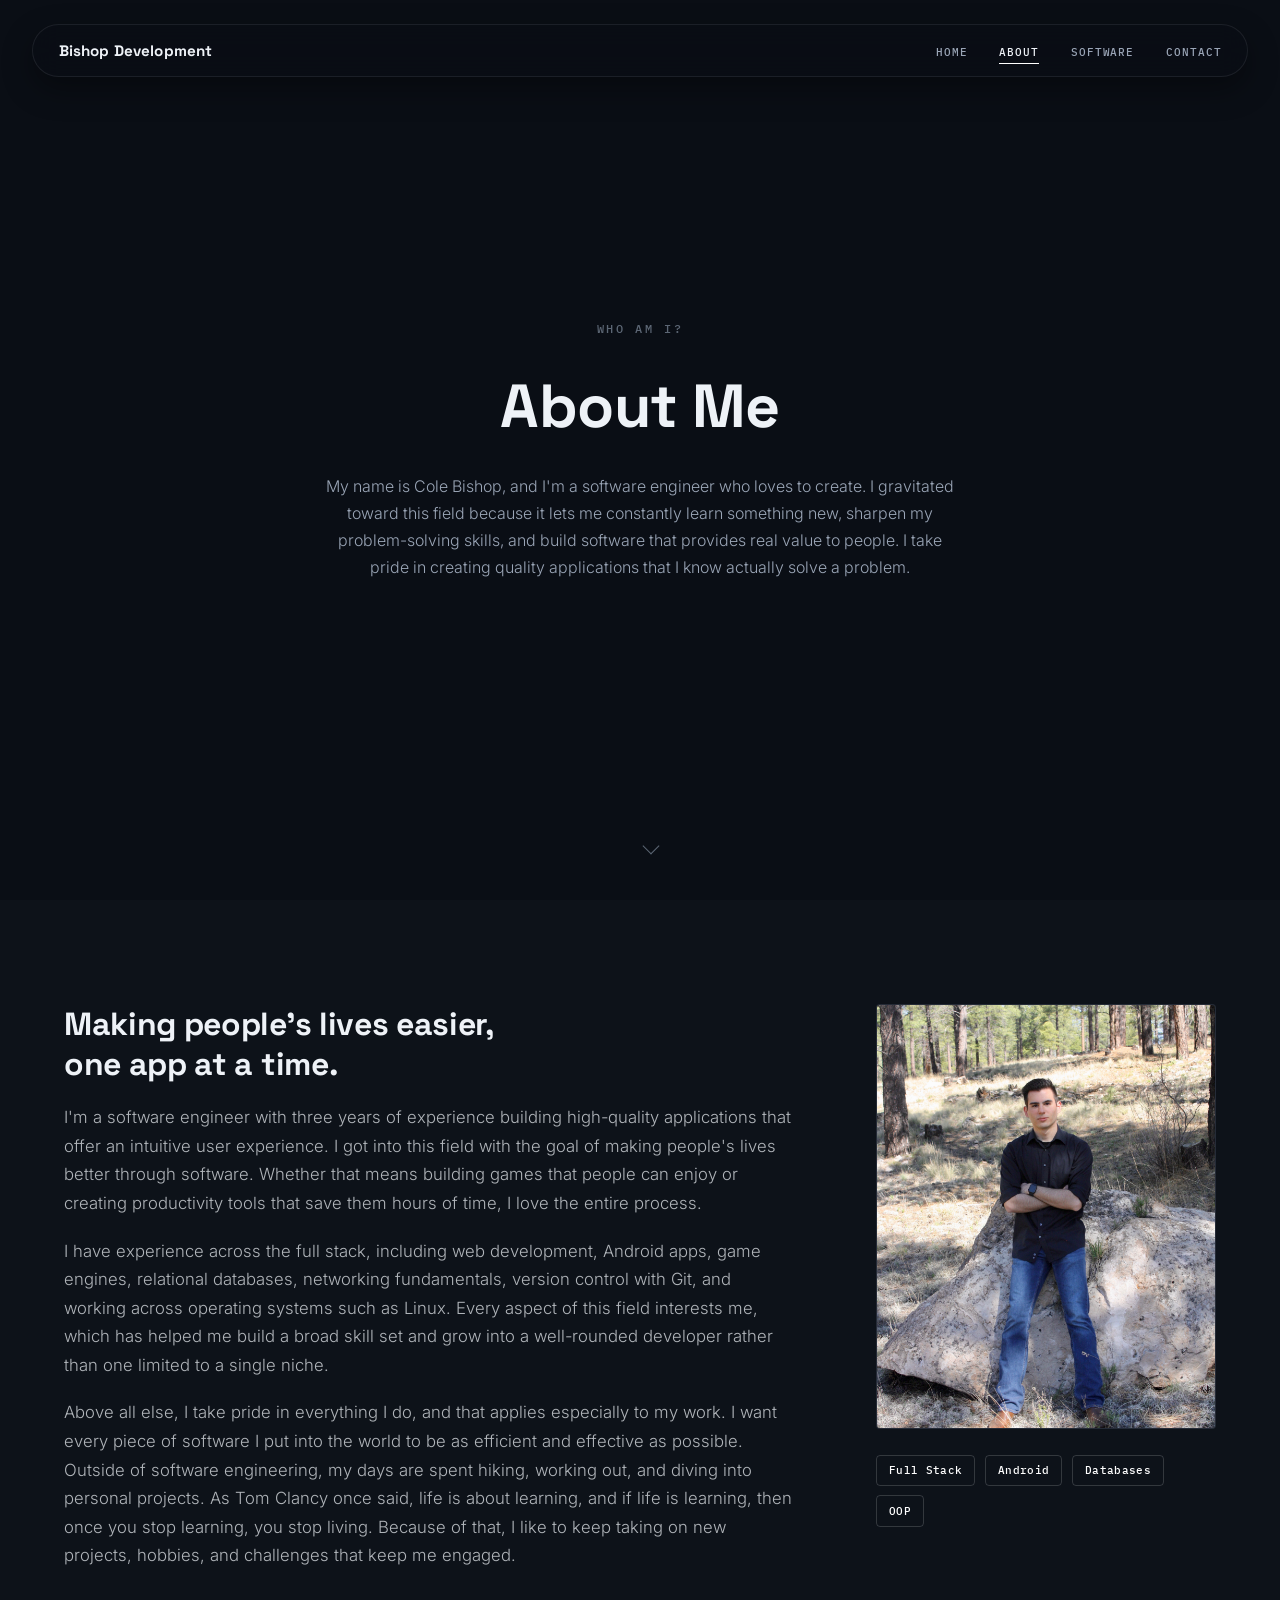
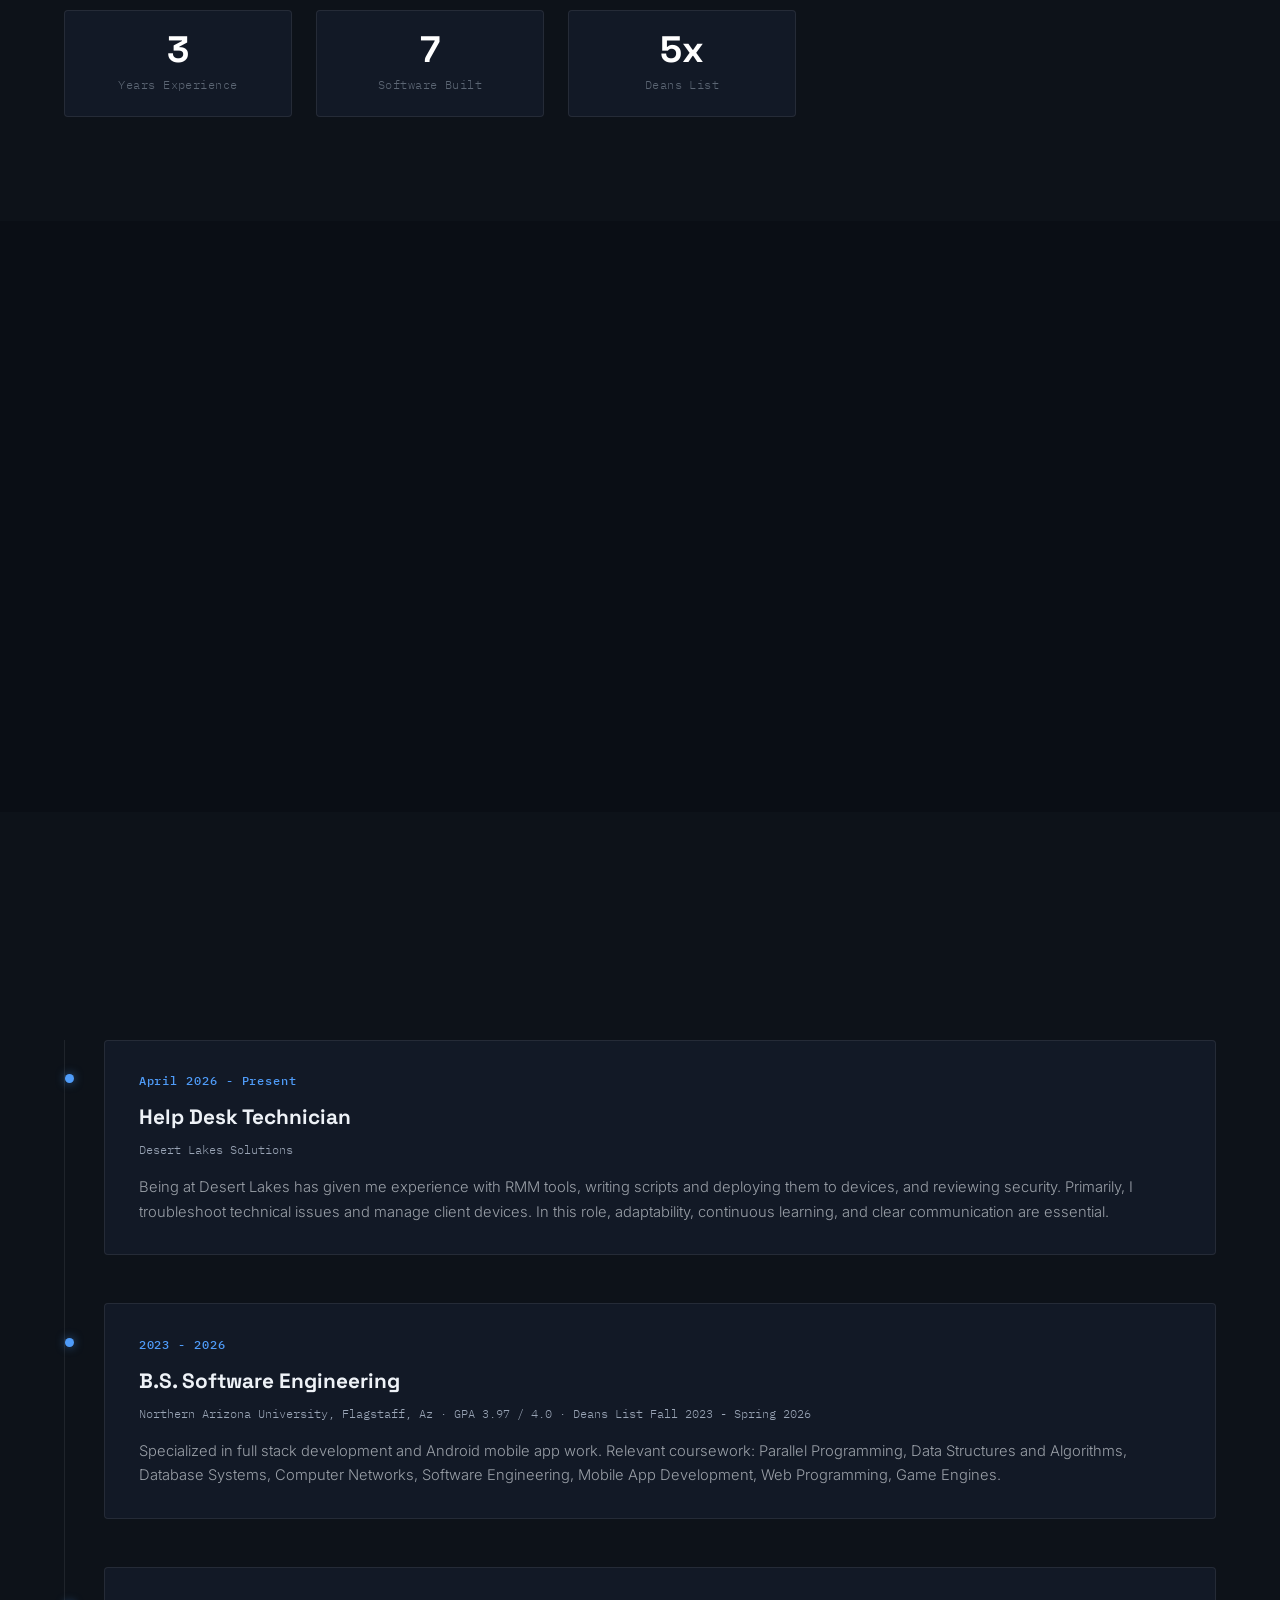
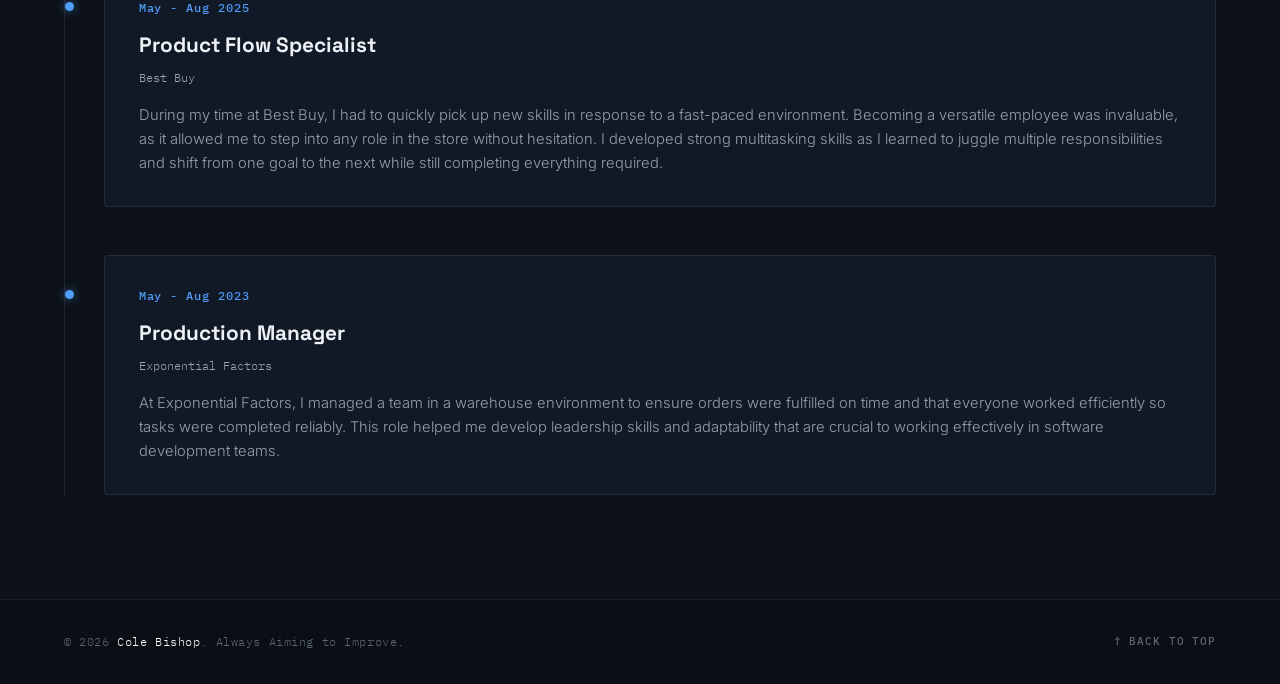
==== about.html @ 32fef889 "Changed top descs for pages" ====
<!DOCTYPE html>
<html lang="en">
<head>
<meta charset="UTF-8" />
<meta name="viewport" content="width=device-width, initial-scale=1.0" />
<title>Bishop Development | About</title>
<link href="https://fonts.googleapis.com/css2?family=Space+Grotesk:wght@500;600;700&family=Inter:wght@300;400;500;600&family=IBM+Plex+Mono:wght@400;500;600&display=swap" rel="stylesheet" />
<link rel="stylesheet" href="styles.css" />
</head>
<body>

<div id="top"></div>

<!-- NAV -->
<nav>
  <div class="nav-header">
    <button class="nav-menu-toggle" id="mobile-nav-toggle" aria-label="Toggle navigation" aria-expanded="false" aria-controls="nav-links">
      <span></span>
      <span></span>
      <span></span>
    </button>
    <a href="index.html" class="nav-brand">
      <span class="brand-full">Bishop Development</span>
      <span class="brand-short">Bishop Dev</span>
    </a>
  </div>
  <ul class="nav-links" id="nav-links">
    <li><a href="index.html">Home</a></li>
    <li><a href="about.html" class="active">About</a></li>
    <li><a href="software.html">Software</a></li>
    <li><a href="contact.html">Contact</a></li>
  </ul>
</nav>

<!-- PAGE HERO -->
<header class="page-hero">
  <div class="hero-bg-grid"></div>
  <div class="page-hero-eyebrow">Who Am I?</div>
  <h1>About Me</h1>
  <p>My name is Cole Bishop, and I'm a software engineer who loves to create. I gravitated toward this field because it lets me constantly learn something new, sharpen my problem-solving skills, and build software that provides real value to people. I take pride in creating quality applications that I know actually solve a problem.</p>
  <div class="scroll-hint" aria-hidden="true"></div>
</header>

<!-- ABOUT -->
<section id="about">
  <div class="about-grid">
    <div class="about-photo-wrapper reveal">
      <div class="about-photo">
        <div class="photo-frame bracket-frame" style="padding: 0;">
          <img src="images/Headshot.JPEG" alt="Your Name" style="width: 100%; height: 100%; object-fit: cover; display: block;" />
        </div>
      </div>
      <div class="about-tags">
        <span class="tag">Full Stack</span>
        <span class="tag">Android</span>
        <span class="tag">Databases</span>
        <span class="tag">OOP</span>
      </div>
    </div>

    <div class="about-text reveal" style="transition-delay:0.15s">
      <h3>Making people's lives easier,<br />one app at a time.</h3>
      <p>I'm a software engineer with three years of experience building high-quality applications that offer an intuitive user experience. I got into this field with the goal of making people's lives better through software. Whether that means building games that people can enjoy or creating productivity tools that save them hours of time, I love the entire process.</p>
      <p>I have experience across the full stack, including web development, Android apps, game engines, relational databases, networking fundamentals, version control with Git, and working across operating systems such as Linux. Every aspect of this field interests me, which has helped me build a broad skill set and grow into a well-rounded developer rather than one limited to a single niche.</p>
      <p>Above all else, I take pride in everything I do, and that applies especially to my work. I want every piece of software I put into the world to be as efficient and effective as possible. Outside of software engineering, my days are spent hiking, working out, and diving into personal projects. As Tom Clancy once said, life is about learning, and if life is learning, then once you stop learning, you stop living. Because of that, I like to keep taking on new projects, hobbies, and challenges that keep me engaged.</p>

      <div class="stats-row">
        <div class="stat-box">
          <div class="stat-num">3</div>
          <div class="stat-label">Years Experience</div>
        </div>
        <div class="stat-box">
          <div class="stat-num">7</div>
          <div class="stat-label">Software Built</div>
        </div>
        <div class="stat-box">
          <div class="stat-num">5x</div>
          <div class="stat-label">Deans List</div>
        </div>
      </div>
    </div>
  </div>
</section>

<!-- SKILLS -->
<section id="skills">
  <div class="section-header reveal">
    <div class="section-title-row">
      <h2 class="section-title">Skills</h2>
      <div class="section-line"></div>
    </div>
  </div>

  <div class="skills-grid">
    <div class="skill-category reveal">
      <div class="skill-cat-title">Languages</div>
      <div class="skill-list">
        <span class="skill-pill">C/C++</span>
        <span class="skill-pill">C#</span>
        <span class="skill-pill">Python</span>
        <span class="skill-pill">Kotlin</span>
        <span class="skill-pill">JavaScript</span>
        <span class="skill-pill">SQL</span>
        <span class="skill-pill">MIPS</span>
      </div>
    </div>
    <div class="skill-category reveal" style="transition-delay:0.1s">
      <div class="skill-cat-title">Concepts</div>
      <div class="skill-list">
        <span class="skill-pill">Object Oriented Programming</span>
        <span class="skill-pill">Full Stack Development</span>
        <span class="skill-pill">Data Structures & Algorithms</span>
        <span class="skill-pill">REST APIs</span>
        <span class="skill-pill">Relational Databases</span>
      </div>
    </div>
    <div class="skill-category reveal" style="transition-delay:0.2s">
      <div class="skill-cat-title">Tools & Technologies</div>
      <div class="skill-list">
        <span class="skill-pill">Git</span>
        <span class="skill-pill">Linux</span>
        <span class="skill-pill">React</span>
        <span class="skill-pill">Node.js</span>
        <span class="skill-pill">Android Studio</span>
        <span class="skill-pill">Godot</span>
        <span class="skill-pill">Electron</span>
      </div>
    </div>
  </div>
</section>

<!-- BACKGROUND -->
<section id="background">
  <div class="section-header reveal">
    <div class="section-title-row">
      <h2 class="section-title">Background</h2>
      <div class="section-line"></div>
    </div>
  </div>

  <div class="edu-timeline">
    <div class="edu-item reveal" style="transition-delay:0.3s">
      <div class="edu-year">April 2026 - Present</div>
      <div class="edu-degree">Help Desk Technician</div>
      <div class="edu-school">Desert Lakes Solutions</div>
      <div class="edu-desc">Being at Desert Lakes has given me experience with RMM tools, writing scripts and deploying them to devices, and reviewing security. Primarily, I troubleshoot technical issues and manage client devices. In this role, adaptability, continuous learning, and clear communication are essential.</div>
    </div>

    <div class="edu-item reveal">
      <div class="edu-year">2023 - 2026</div>
      <div class="edu-degree">B.S. Software Engineering</div>
      <div class="edu-school">Northern Arizona University, Flagstaff, Az · GPA 3.97 / 4.0 · Deans List Fall 2023 - Spring 2026</div>
      <div class="edu-desc">Specialized in full stack development and Android mobile app work. Relevant coursework: Parallel Programming, Data Structures and Algorithms, Database Systems, Computer Networks, Software Engineering, Mobile App Development, Web Programming, Game Engines.</div>
    </div>

    <div class="edu-item reveal" style="transition-delay:0.3s">
      <div class="edu-year">May - Aug 2025</div>
      <div class="edu-degree">Product Flow Specialist</div>
      <div class="edu-school">Best Buy</div>
      <div class="edu-desc">During my time at Best Buy, I had to quickly pick up new skills in response to a fast-paced environment. Becoming a versatile employee was invaluable, as it allowed me to step into any role in the store without hesitation. I developed strong multitasking skills as I learned to juggle multiple responsibilities and shift from one goal to the next while still completing everything required.</div>
    </div>

    <div class="edu-item reveal" style="transition-delay:0.15s">
      <div class="edu-year">May - Aug 2023</div>
      <div class="edu-degree">Production Manager</div>
      <div class="edu-school">Exponential Factors</div>
      <div class="edu-desc">At Exponential Factors, I managed a team in a warehouse environment to ensure orders were fulfilled on time and that everyone worked efficiently so tasks were completed reliably. This role helped me develop leadership skills and adaptability that are crucial to working effectively in software development teams.</div>
    </div>
  </div>
</section>

<!-- FOOTER -->
<footer>
  <div class="footer-copy">© 2026 <span>Cole Bishop</span>. Always Aiming to Improve.</div>
  <a href="#top" class="footer-scroll">↑ Back to top</a>
</footer>

<script src="main.js"></script>
</body>
</html>
---- styles.css ----
:root {
  --bg: #0a0e15;
  --bg2: #0d1219;
  --bg-panel: #121926;
  --bg-panel-hover: #182130;
  --line: rgba(255,255,255,0.08);
  --line-strong: rgba(255,255,255,0.16);
  --ink: #eef2f7;
  --ink-soft: #9aa5b6;
  --ink-faint: #5c6674;
  --azure: #4f9cf9;
  --azure-deep: #1f5c99;
  --azure-glow: rgba(79,156,249,0.16);
  --ok: #5fc98f;
  --font-display: 'Space Grotesk', sans-serif;
  --font-body: 'Inter', sans-serif;
  --font-mono: 'IBM Plex Mono', monospace;
}

*, *::before, *::after { box-sizing: border-box; margin: 0; padding: 0; }

html { scroll-behavior: smooth; }

body {
  background: var(--bg);
  color: var(--ink);
  font-family: var(--font-body);
  font-weight: 300;
  line-height: 1.7;
  overflow-x: hidden;
}

::selection { background: var(--azure-glow); color: var(--ink); }

/* NAV */
nav {
  position: fixed; top: 1.5rem; left: 2rem; right: 2rem;
  z-index: 100;
  display: flex; align-items: center; justify-content: space-between;
  gap: 1.5rem;
  background: rgba(10,14,21,0.78);
  backdrop-filter: blur(14px);
  border: 1px solid var(--line);
  border-radius: 999px;
  padding: 0.75rem 1.6rem;
  box-shadow: 0 12px 30px rgba(0,0,0,0.35);
}

.nav-menu-toggle {
  display: none;
  flex-direction: column;
  gap: 0.28rem;
  background: transparent;
  border: none;
  padding: 0.4rem;
  cursor: pointer;
}

.nav-menu-toggle span {
  display: block;
  width: 1.15rem;
  height: 2px;
  background: var(--ink);
  border-radius: 999px;
}

.nav-links {
  display: flex; align-items: center; gap: 2rem; list-style: none;
}
.nav-links a {
  font-family: var(--font-mono);
  font-size: 0.7rem;
  font-weight: 500;
  color: var(--ink-soft);
  text-decoration: none;
  letter-spacing: 0.08em;
  text-transform: uppercase;
  transition: color 0.2s;
  position: relative;
  white-space: nowrap;
}
.nav-links a::after {
  content: '';
  position: absolute; bottom: -5px; left: 0;
  width: 0; height: 1px;
  background: #ffffff;
  transition: width 0.25s ease;
}
.nav-links a:hover { color: var(--ink); }
.nav-links a:hover::after { width: 100%; }
.nav-links a.active { color: var(--ink); }
.nav-links a.active::after { width: 100%; background: #ffffff; }

.nav-header {
  display: flex; align-items: center; gap: 1rem;
}
.nav-brand {
  font-family: var(--font-display);
  font-weight: 700;
  font-size: 0.95rem;
  letter-spacing: 0.01em;
  color: var(--ink);
  white-space: nowrap;
  text-decoration: none;
  cursor: pointer;
  transition: color 0.2s;
  position: relative;
}
.nav-brand:hover { color: var(--ink-soft); }
.nav-brand .brand-short { display: none; }

/* HERO */
.hero {
  min-height: 100vh;
  display: flex;
  flex-direction: column;
  align-items: center;
  justify-content: center;
  padding: 4rem;
  position: relative;
  overflow: hidden;
  text-align: center;
}

.hero-bg-grid {
  display: none;
}

/* HORIZON LIGHT: a soft point behind BISHOP that thins out into a
   horizontal line spanning the hero */
.hero-horizon {
  position: absolute;
  top: 50%; left: 50%;
  transform: translate(-50%, -50%);
  width: 100%;
  max-width: 1400px;
  height: 220px;
  pointer-events: none;
  z-index: 0;
}

.hero-horizon-point {
  position: absolute;
  top: 50%; left: 50%;
  transform: translate(-50%, -50%);
  width: 620px; height: 150px;
  border-radius: 50%;
  background: radial-gradient(ellipse, rgba(255,255,255,0.95) 0%, rgba(79,156,249,0.4) 35%, transparent 72%);
  filter: blur(6px);
  opacity: 0;
  animation: horizonGlow 2.4s ease 0.3s forwards, horizonPulse 5s ease-in-out 2.7s infinite;
}

.hero-horizon-line {
  position: absolute;
  top: 50%; left: 50%;
  transform: translate(-50%, -50%) scaleX(0);
  transform-origin: center;
  width: 100%; height: 1px;
  background: linear-gradient(90deg,
    transparent 0%,
    rgba(79,156,249,0.4) 20%,
    rgba(255,255,255,0.9) 50%,
    rgba(79,156,249,0.4) 80%,
    transparent 100%);
  box-shadow: 0 0 14px 1px rgba(255,255,255,0.45);
  /* soften the line right where it runs behind BISHOP, instead of
     letting it cut a hard edge across the letters */
  mask-image: radial-gradient(ellipse 30% 100% at 50% 50%,
    rgba(0,0,0,0.08) 0%,
    rgba(0,0,0,0.35) 55%,
    black 100%);
  -webkit-mask-image: radial-gradient(ellipse 30% 100% at 50% 50%,
    rgba(0,0,0,0.08) 0%,
    rgba(0,0,0,0.35) 55%,
    black 100%);
  animation: horizonLine 1.6s cubic-bezier(0.16, 1, 0.3, 1) 0.5s forwards;
}

.hero-content {
  position: relative;
  z-index: 1;
  display: flex;
  flex-direction: column;
  align-items: center;
}

.hero-name {
  font-family: var(--font-display);
  font-size: clamp(2.6rem, 8vw, 6.6rem);
  font-weight: 700;
  line-height: 1;
  letter-spacing: 0.01em;
  text-transform: uppercase;
  margin-bottom: 1.4rem;
  color: var(--ink);
  text-shadow: 0 0 60px rgba(79,156,249,0.25);
  opacity: 0;
  animation: fadeUp 0.9s ease 0.5s forwards;
}

.hero-name span { color: var(--azure); }

.hero-subheading {
  display: flex;
  align-items: center;
  gap: 1rem;
  opacity: 0;
  animation: fadeUp 0.9s ease 0.75s forwards;
}

.hero-subheading::before,
.hero-subheading::after {
  content: '';
  width: 28px; height: 1px;
  background: linear-gradient(90deg, transparent, var(--azure));
}
.hero-subheading::after { background: linear-gradient(90deg, var(--azure), transparent); }

.hero-subheading span {
  font-family: var(--font-mono);
  font-size: 0.85rem;
  font-weight: 500;
  color: var(--ink-soft);
  letter-spacing: 0.2em;
  text-transform: uppercase;
  white-space: nowrap;
}

.hero-actions {
  display: flex;
  align-items: center;
  gap: 1rem;
  flex-wrap: wrap;
  justify-content: center;
  margin-top: 2.4rem;
  opacity: 0;
  animation: fadeUp 0.9s ease 0.95s forwards;
}

.btn {
  display: inline-flex; align-items: center; gap: 0.5rem;
  padding: 0.85rem 1.7rem;
  font-family: var(--font-mono);
  font-size: 0.78rem;
  font-weight: 500;
  letter-spacing: 0.04em;
  text-decoration: none;
  border-radius: 8px;
  transition: all 0.25s;
}
.btn-primary {
  background: #ffffff;
  color: #061019;
  font-weight: 600;
}
.btn-primary:hover { transform: translateY(-2px); box-shadow: 0 12px 30px rgba(255,255,255,0.22); }
.btn-ghost {
  border: 1px solid var(--line-strong);
  color: var(--ink);
}
.btn-ghost:hover { border-color: #ffffff; color: #ffffff; transform: translateY(-2px); }

.status-dot {
  width: 7px; height: 7px;
  border-radius: 50%;
  background: var(--ok);
  box-shadow: 0 0 8px var(--ok);
  animation: pulse 2s ease-in-out infinite;
}
@keyframes pulse {
  0%, 100% { opacity: 1; }
  50% { opacity: 0.4; }
}

/* CORNER BRACKET SIGNATURE */
.bracket-frame { position: relative; }
.bracket-frame::before, .bracket-frame::after {
  content: '';
  position: absolute;
  width: 18px; height: 18px;
  border: 1.5px solid var(--azure);
  pointer-events: none;
}
.bracket-frame::before { top: -9px; left: -9px; border-right: none; border-bottom: none; }
.bracket-frame::after { bottom: -9px; right: -9px; border-left: none; border-top: none; }

/* SECTIONS */
section { padding: 6.5rem 4rem; position: relative; }
section:nth-child(even) { background: var(--bg2); }

/* PAGE HERO: compact header used on every page other than Home, keeps
   the same visual language (dot grid, mono eyebrow) without the full
   viewport-height treatment of the homepage hero. */
.page-hero {
  min-height: 100vh;
  display: flex; flex-direction: column; align-items: center; justify-content: center;
  padding: 4rem;
  position: relative;
  overflow: hidden;
  text-align: center;
}
.page-hero-eyebrow {
  font-family: var(--font-mono);
  font-size: 0.75rem;
  font-weight: 500;
  letter-spacing: 0.22em;
  text-transform: uppercase;
  color: var(--ink-faint);
  margin-bottom: 1rem;
  position: relative; z-index: 1;
}
.page-hero h1 {
  font-family: var(--font-display);
  font-size: clamp(2.3rem, 5.5vw, 3.8rem);
  font-weight: 700;
  letter-spacing: -0.01em;
  color: var(--ink);
  margin-bottom: 0.9rem;
  position: relative; z-index: 1;
}
.page-hero p {
  font-family: var(--font-body, inherit);
  font-size: 1rem;
  font-weight: 300;
  color: var(--ink-soft);
  line-height: 1.7;
  max-width: 640px;
  position: relative; z-index: 1;
}

.scroll-hint {
  position: absolute;
  bottom: 2.4rem; left: 50%;
  width: 22px; height: 22px;
  z-index: 1;
  animation: scrollHintBounce 2s ease-in-out infinite;
}
.scroll-hint::before {
  content: '';
  position: absolute;
  top: 0; left: 5px;
  width: 12px; height: 12px;
  border-left: 1.5px solid var(--ink-faint);
  border-bottom: 1.5px solid var(--ink-faint);
  transform: rotate(-45deg);
}
@keyframes scrollHintBounce {
  0%, 100% { transform: translateX(-50%) translateY(0); opacity: 0.45; }
  50% { transform: translateX(-50%) translateY(8px); opacity: 1; }
}

/* Reusable centered content block, used on Home for the About teaser
   and Skills strip so they don't need the two-column About layout. */
.centered-block {
  max-width: 760px;
  margin: 0 auto;
  text-align: center;
}
.centered-block .about-tags,
.centered-block .skill-list { justify-content: center; }
.centered-block .btn { margin-top: 1.8rem; }

.section-header {
  display: flex; flex-direction: column; gap: 1rem;
  margin-bottom: 4.5rem;
}
.section-title-row {
  display: flex; align-items: baseline; gap: 1.5rem;
}
.section-title {
  font-family: var(--font-display);
  font-size: clamp(2.1rem, 4vw, 3.4rem);
  font-weight: 700;
  letter-spacing: -0.02em;
  line-height: 1;
}
.section-line {
  flex: 1;
  height: 1px;
  background: var(--line);
  max-width: 200px;
}

/* ABOUT */
.about-grid {
  display: grid;
  grid-template-columns: 1fr 340px;
  gap: 5rem;
  align-items: start;
}

.about-photo-wrapper {
  position: sticky; top: 8rem;
  order: 2;
}
.about-text { order: 1; }

.about-photo {
  position: relative;
}
.photo-frame {
  width: 100%;
  aspect-ratio: 4/5;
  background: var(--bg-panel);
  border: 1px solid var(--line);
  border-radius: 4px;
  overflow: hidden;
  display: flex; align-items: center; justify-content: center;
  flex-direction: column;
  gap: 0.75rem;
  position: relative;
}
.photo-icon {
  width: 56px; height: 56px;
  border: 1.5px dashed var(--ink-faint);
  border-radius: 50%;
  display: flex; align-items: center; justify-content: center;
  color: var(--ink-faint);
  font-size: 1.4rem;
}
.photo-label {
  font-family: var(--font-mono);
  font-size: 0.72rem;
  color: var(--ink-faint);
  letter-spacing: 0.1em;
  text-align: center;
  line-height: 1.6;
}
.photo-accent { display: none; }

.about-tags {
  display: flex; flex-wrap: wrap; gap: 0.6rem;
  margin-top: 1.6rem;
}
.tag {
  font-family: var(--font-mono);
  font-size: 0.7rem;
  font-weight: 500;
  padding: 0.32rem 0.75rem;
  border: 1px solid var(--line-strong);
  border-radius: 4px;
  color: #ffffff;
  letter-spacing: 0.03em;
}

.about-text h3 {
  font-family: var(--font-display);
  font-size: 2rem;
  font-weight: 700;
  letter-spacing: -0.01em;
  margin-bottom: 1.2rem;
  line-height: 1.25;
}
.about-text p { color: rgba(238,242,247,0.72); margin-bottom: 1.2rem; font-size: 1.05rem; font-weight: 300; }

.stats-row {
  display: grid; grid-template-columns: repeat(3, 1fr);
  gap: 1.5rem; margin-top: 2.5rem;
}
.stat-box {
  padding: 1.3rem;
  border: 1px solid var(--line);
  border-radius: 4px;
  background: var(--bg-panel);
  text-align: center;
}
.stat-num {
  font-family: var(--font-display);
  font-size: 2.3rem;
  font-weight: 700;
  color: #ffffff;
  line-height: 1;
}
.stat-label {
  font-size: 0.75rem;
  color: var(--ink-faint);
  margin-top: 0.4rem;
  font-family: var(--font-mono);
  letter-spacing: 0.04em;
}

/* SKILLS */
.skills-grid {
  display: grid;
  grid-template-columns: repeat(auto-fit, minmax(280px, 1fr));
  gap: 1.5rem;
}
.skill-category {
  padding: 1.9rem;
  border: 1px solid var(--line);
  border-radius: 4px;
  background: var(--bg-panel);
  position: relative;
  transition: border-color 0.25s, transform 0.25s, background 0.25s;
}
.skill-category:hover { border-color: var(--line-strong); background: var(--bg-panel-hover); transform: translateY(-4px); }
.skill-cat-title {
  font-family: var(--font-display);
  font-size: 1.15rem;
  font-weight: 700;
  margin-bottom: 1.1rem;
}
.skill-list {
  display: flex; flex-wrap: wrap; gap: 0.5rem;
}
.skill-pill {
  font-family: var(--font-mono);
  font-size: 0.72rem;
  font-weight: 500;
  padding: 0.3rem 0.7rem;
  background: rgba(79,156,249,0.08);
  border: 1px solid rgba(79,156,249,0.22);
  border-radius: 4px;
  color: rgba(238,242,247,0.88);
  letter-spacing: 0.02em;
}

/* SOFTWARE */
.software-grid {
  display: grid;
  grid-template-columns: repeat(auto-fit, minmax(340px, 1fr));
  gap: 1.5rem;
}
.software-card {
  background: var(--bg-panel);
  border: 1px solid var(--line);
  border-radius: 4px;
  padding: 2.1rem;
  display: flex; flex-direction: column;
  transition: border-color 0.25s, transform 0.3s, box-shadow 0.3s, background 0.3s;
  position: relative;
  cursor: pointer;
}
.software-card:hover { border-color: var(--line-strong); background: var(--bg-panel-hover); transform: translateY(-6px); box-shadow: 0 24px 60px rgba(0,0,0,0.4); }

.software-card-top {
  display: flex; align-items: center; gap: 1rem;
  margin-bottom: 1.5rem;
}
.software-title-group { min-width: 0; order: 2; }
.software-logo-wrap {
  order: 1;
  width: 62px; height: 62px;
  border-radius: 12px;
  border: 1px solid var(--line);
  background: var(--bg2);
  display: flex; align-items: center; justify-content: center;
  overflow: hidden;
  flex-shrink: 0;
}
.software-logo { width: 100%; height: 100%; object-fit: cover; display: block; }

.software-title {
  font-family: var(--font-display);
  font-size: 1.4rem;
  font-weight: 700;
  letter-spacing: -0.01em;
  margin-bottom: 0.35rem;
  line-height: 1.25;
}
.software-subtitle {
  font-family: var(--font-mono);
  font-size: 0.76rem;
  font-weight: 500;
  color: var(--ink-soft);
  letter-spacing: 0.02em;
  line-height: 1.4;
}
.software-desc {
  font-size: 0.92rem;
  font-weight: 300;
  color: rgba(238,242,247,0.62);
  line-height: 1.65;
  flex: 1;
  margin-bottom: 1.6rem;
}
.software-stack {
  display: flex; flex-wrap: wrap; gap: 0.4rem;
  margin-bottom: 1.8rem;
}
.stack-tag {
  font-family: var(--font-mono);
  font-size: 0.66rem;
  font-weight: 500;
  padding: 0.22rem 0.55rem;
  background: rgba(255,255,255,0.03);
  border: 1px solid var(--line);
  border-radius: 4px;
  color: var(--ink-faint);
}

.software-actions {
  display: flex; flex-wrap: wrap; gap: 0.7rem;
  margin-top: auto;
}
.software-actions .btn {
  flex: 1;
  justify-content: center;
  padding: 0.7rem 1.1rem;
  font-size: 0.74rem;
  white-space: nowrap;
}

/* EDUCATION */
.edu-timeline {
  position: relative;
  padding-left: 2.5rem;
}
.edu-timeline::before {
  content: '';
  position: absolute; left: 0; top: 0; bottom: 0;
  width: 1px;
  background: var(--line);
}
.edu-item {
  position: relative;
  margin-bottom: 3rem;
  padding: 1.9rem 2.1rem;
  border: 1px solid var(--line);
  border-radius: 4px;
  background: var(--bg-panel);
  transition: border-color 0.25s, background 0.25s;
}
.edu-item:hover { border-color: var(--line-strong); background: var(--bg-panel-hover); }
.edu-item:last-child { margin-bottom: 0; }
.edu-item::before {
  content: '';
  position: absolute;
  left: -2.5rem;
  top: 2.1rem;
  width: 9px; height: 9px;
  background: var(--azure);
  border-radius: 50%;
  box-shadow: 0 0 10px rgba(79,156,249,0.55);
}
.edu-year {
  font-family: var(--font-mono);
  font-size: 0.72rem;
  font-weight: 500;
  color: var(--azure);
  letter-spacing: 0.08em;
  margin-bottom: 0.6rem;
}
.edu-degree {
  font-family: var(--font-display);
  font-size: 1.3rem;
  font-weight: 700;
  margin-bottom: 0.3rem;
}
.edu-school {
  color: var(--ink-soft);
  font-family: var(--font-mono);
  font-size: 0.76rem;
  margin-bottom: 0.9rem;
}
.edu-desc {
  font-size: 0.92rem;
  font-weight: 300;
  color: rgba(238,242,247,0.62);
  line-height: 1.65;
}

/* CONTACT */
.contact-wrapper {
  display: grid;
  grid-template-columns: 1fr 1fr;
  gap: 5rem;
  align-items: start;
}
.contact-left h3 {
  font-family: var(--font-display);
  font-size: clamp(1.9rem, 3vw, 2.7rem);
  font-weight: 700;
  letter-spacing: -0.01em;
  line-height: 1.2;
  margin-bottom: 1.3rem;
  color: var(--ink);
}
.contact-left p { color: var(--ink-soft); font-size: 0.95rem; font-weight: 300; margin-bottom: 2rem; }
.contact-links { display: flex; flex-direction: column; gap: 0.8rem; }
.contact-link {
  display: flex; align-items: center; gap: 1rem;
  padding: 1rem 1.2rem;
  border: 1px solid var(--line);
  border-radius: 4px;
  text-decoration: none;
  color: var(--ink);
  transition: border-color 0.25s, background 0.25s;
  background: var(--bg-panel);
}
.contact-link:hover { border-color: var(--line-strong); background: var(--bg-panel-hover); }
.contact-link-icon {
  font-size: 1rem;
  width: 32px; height: 32px;
  background: rgba(255,255,255,0.12);
  border-radius: 4px;
  display: flex; align-items: center; justify-content: center;
  color: #ffffff;
}
.contact-link-text { flex: 1; }
.contact-link-label {
  font-family: var(--font-mono);
  font-size: 0.68rem;
  color: var(--ink-faint);
  letter-spacing: 0.08em;
  text-transform: uppercase;
}
.contact-link-value {
  font-size: 0.92rem;
  margin-top: 0.15rem;
}
.contact-link-arrow {
  color: var(--ink-faint);
  font-size: 0.8rem;
  transition: transform 0.2s, color 0.2s;
}
.contact-link:hover .contact-link-arrow { transform: translateX(4px); color: var(--azure); }

/* CONTACT FORM */
.contact-form { display: flex; flex-direction: column; gap: 1rem; }
.form-group { display: flex; flex-direction: column; gap: 0.4rem; }
.form-label {
  font-family: var(--font-mono);
  font-size: 0.7rem;
  font-weight: 500;
  color: var(--ink-faint);
  letter-spacing: 0.1em;
  text-transform: uppercase;
}
.form-input, .form-textarea {
  background: var(--bg-panel);
  border: 1px solid var(--line);
  border-radius: 4px;
  padding: 0.85rem 1rem;
  color: var(--ink);
  font-family: var(--font-body);
  font-size: 0.95rem;
  outline: none;
  transition: border-color 0.2s;
}
.form-input:focus, .form-textarea:focus { border-color: #ffffff; }
.form-input::placeholder, .form-textarea::placeholder { color: var(--ink-faint); font-size: 0.9rem; }
.form-textarea { resize: vertical; min-height: 130px; }
.form-row { display: grid; grid-template-columns: 1fr 1fr; gap: 1rem; }

/* FOOTER */
footer {
  padding: 2rem 4rem;
  border-top: 1px solid var(--line);
  display: flex; align-items: center; justify-content: space-between;
}
.footer-copy {
  font-family: var(--font-mono);
  font-size: 0.72rem;
  color: var(--ink-faint);
  letter-spacing: 0.05em;
}
.footer-copy span { color: #ffffff; }
.footer-scroll {
  font-family: var(--font-mono);
  font-size: 0.68rem;
  font-weight: 500;
  color: var(--ink-faint);
  letter-spacing: 0.08em;
  text-transform: uppercase;
  display: flex; align-items: center; gap: 0.5rem;
  text-decoration: none;
  transition: color 0.2s;
}
.footer-scroll:hover { color: #ffffff; }

/* ANIMATIONS */
@keyframes fadeUp {
  from { opacity: 0; transform: translateY(24px); }
  to { opacity: 1; transform: translateY(0); }
}
@keyframes fadeIn {
  from { opacity: 0; }
  to { opacity: 1; }
}
@keyframes horizonGlow {
  from { opacity: 0; transform: translate(-50%, -50%) scale(0.6); }
  to { opacity: 1; transform: translate(-50%, -50%) scale(1); }
}
@keyframes horizonPulse {
  0%, 100% { opacity: 1; transform: translate(-50%, -50%) scale(1); }
  50% { opacity: 0.75; transform: translate(-50%, -50%) scale(1.08); }
}
@keyframes horizonLine {
  from { transform: translate(-50%, -50%) scaleX(0); }
  to { transform: translate(-50%, -50%) scaleX(1); }
}

.reveal {
  opacity: 0; transform: translateY(16px);
  transition: opacity 0.4s ease, transform 0.4s ease;
}
.reveal.visible { opacity: 1; transform: translateY(0); }

/* SCROLLBAR */
::-webkit-scrollbar { width: 4px; }
::-webkit-scrollbar-track { background: var(--bg); }
::-webkit-scrollbar-thumb { background: rgba(255,255,255,0.45); border-radius: 2px; }

/* MOBILE */
@media (max-width: 900px) {
  /* The whole nav becomes one floating card pinned to the top of the
     screen: a header row (brand left, hamburger right) that, on tap,
     extends straight down into an attached options panel. */
  nav {
    top: 1rem; left: 1rem; right: 1rem; bottom: auto;
    flex-direction: column;
    align-items: stretch;
    justify-content: flex-start;
    background: rgba(10,14,21,0.94);
    backdrop-filter: blur(14px);
    border: 1px solid var(--line);
    border-radius: 24px; /* fixed value: stays constant through the open/close
                             animation so it never fights with the height
                             transition (that mismatch was what caused the
                             corners to visibly pinch and re-expand) */
    box-shadow: 0 12px 30px rgba(0,0,0,0.35);
    overflow: hidden;
    padding: 0;
    gap: 0;
    transition: box-shadow 0.3s ease;
  }
  nav.nav-open {
    box-shadow: 0 18px 40px rgba(0,0,0,0.5);
  }

  .nav-header {
    width: 100%;
    justify-content: space-between;
    padding: 0.95rem 1.2rem;
  }

  .nav-menu-toggle {
    display: flex;
    order: 1;
    background: transparent;
    border: none;
    border-radius: 8px;
    padding: 0.4rem;
    gap: 0.3rem;
  }
  .nav-menu-toggle span {
    transition: transform 0.28s ease, opacity 0.2s ease;
  }
  nav.nav-open .nav-menu-toggle span:nth-child(1) {
    transform: translateY(6px) rotate(45deg);
  }
  nav.nav-open .nav-menu-toggle span:nth-child(2) {
    opacity: 0;
  }
  nav.nav-open .nav-menu-toggle span:nth-child(3) {
    transform: translateY(-6px) rotate(-45deg);
  }

  .nav-brand {
    order: 0;
    font-size: 0.9rem;
  }
  .nav-brand .brand-full { display: none; }
  .nav-brand .brand-short { display: inline; }

  /* Options panel: collapsed to zero height, revealed by extending
     the card's height downward when opened. Padding is kept larger
     than the card's border-radius so rows never sit inside the curve
     of the rounded corners and get visually clipped. */
  .nav-links {
    display: flex;
    flex-direction: column;
    align-items: stretch;
    gap: 0;
    max-height: 0;
    opacity: 0;
    padding: 0 1.6rem;
    border-top: 1px solid transparent;
    overflow: hidden;
    transition: max-height 0.4s cubic-bezier(0.34, 1, 0.4, 1),
                opacity 0.3s ease,
                padding 0.4s ease,
                border-color 0.3s ease;
  }
  .nav-links.is-open {
    max-height: 420px;
    opacity: 1;
    padding: 0.4rem 1.6rem 1.9rem;
    border-top-color: var(--line);
  }

  .nav-links li { width: 100%; }
  .nav-links a {
    display: block;
    padding: 0.9rem 0.1rem;
    border-bottom: 1px solid var(--line);
    font-size: 0.72rem;
  }
  .nav-links li:last-child a { border-bottom: none; }
  .nav-links a::after { display: none; }
  .nav-links a:hover { color: var(--ink); }

  section { padding: 5rem 1.5rem; }
  .hero { padding: 7rem 1.5rem 3rem; }
  .page-hero { padding: 7rem 1.5rem 3rem; }
  .hero-horizon-point { width: 300px; height: 90px; }
  .about-grid { grid-template-columns: 1fr; gap: 3rem; }
  .about-photo-wrapper { position: static; max-width: 260px; }
  .contact-wrapper { grid-template-columns: 1fr; gap: 3rem; }
  .stats-row { grid-template-columns: repeat(3,1fr); gap: 1rem; }
  footer { flex-direction: column; gap: 1rem; text-align: center; }
  .form-row { grid-template-columns: 1fr; }
}
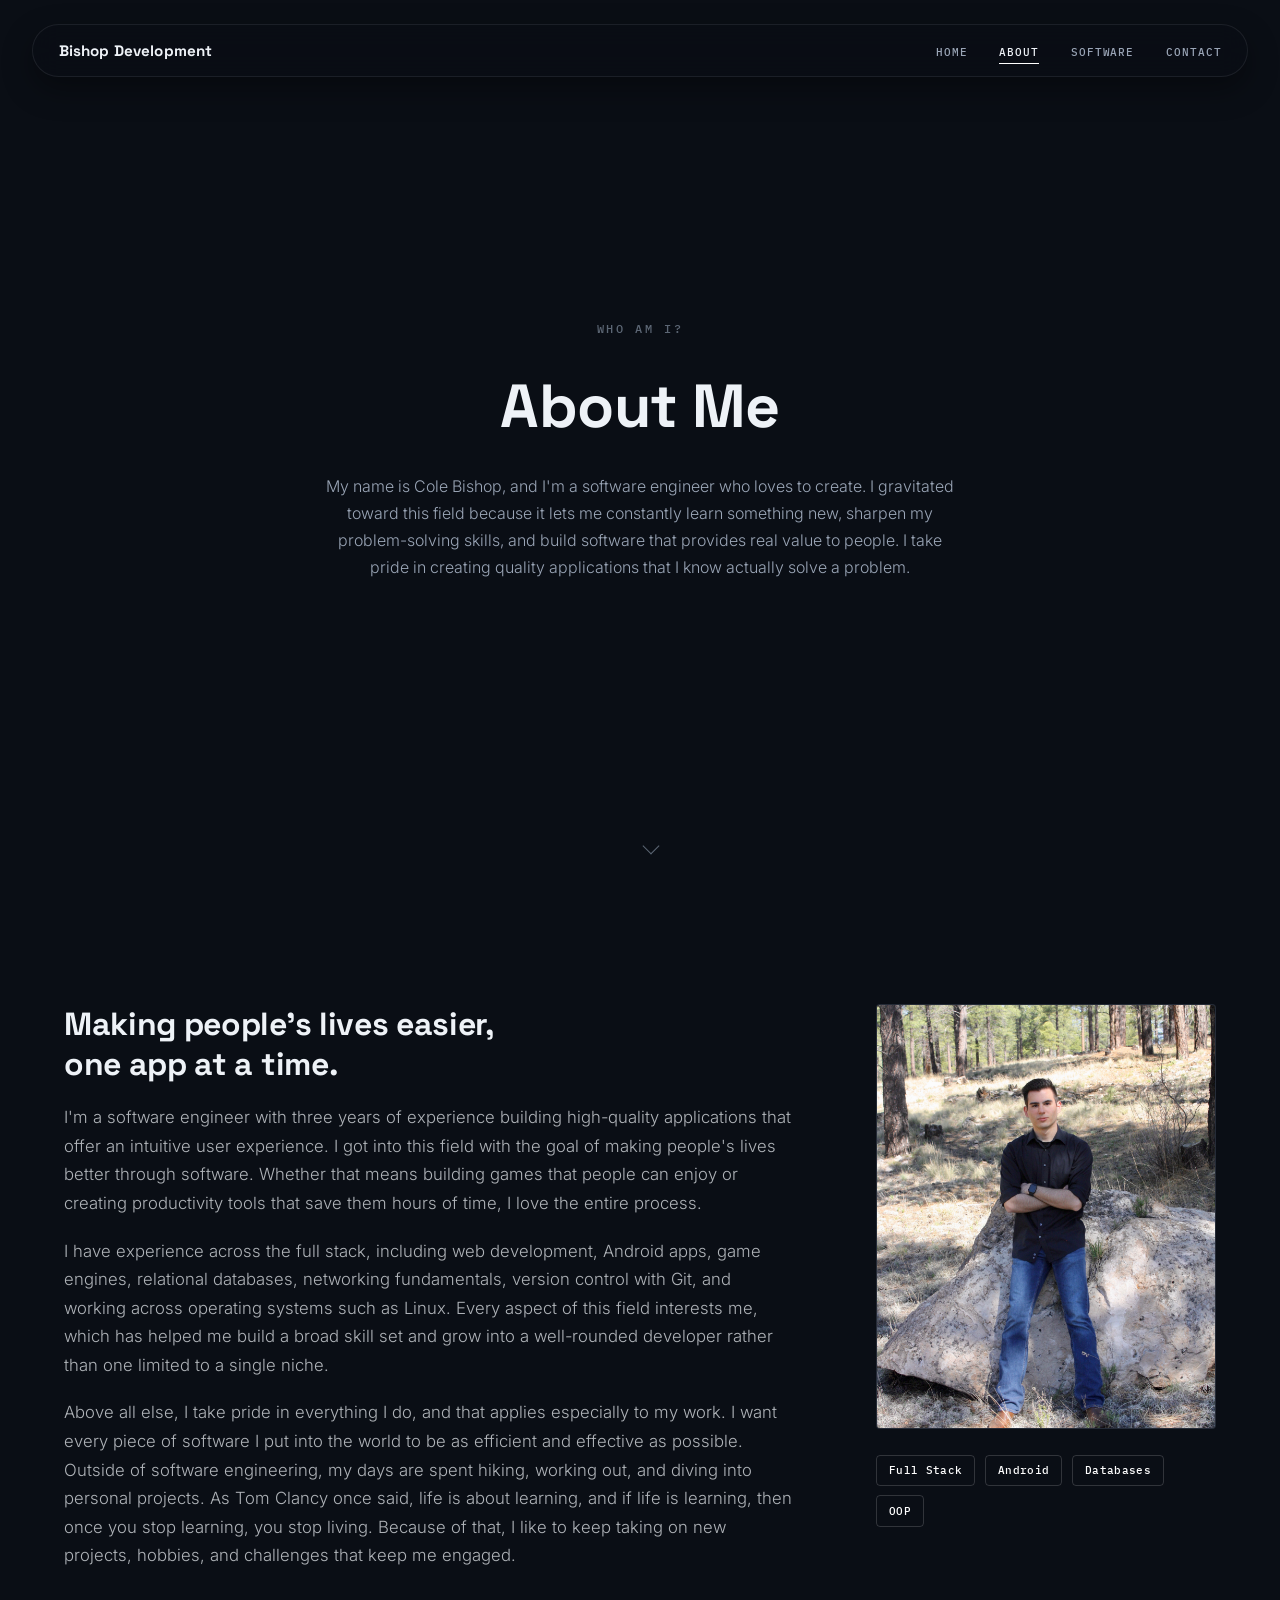
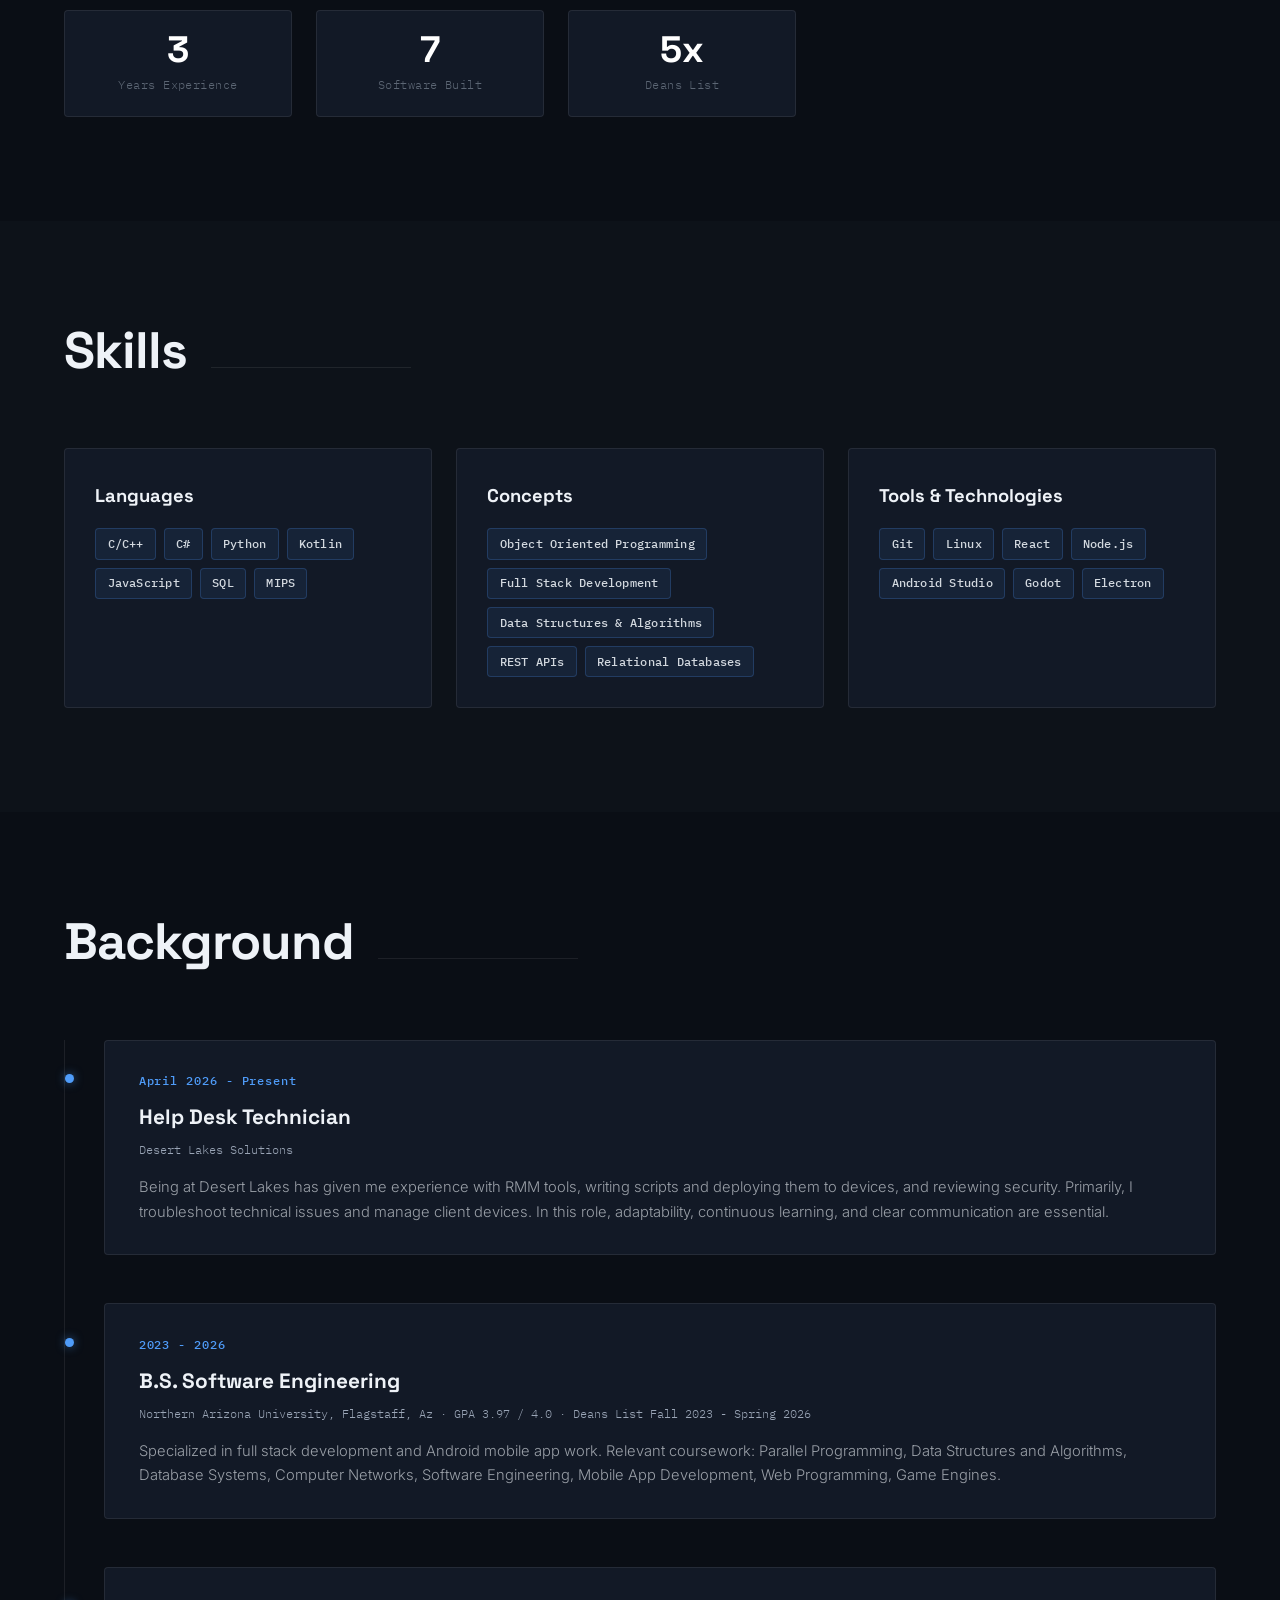
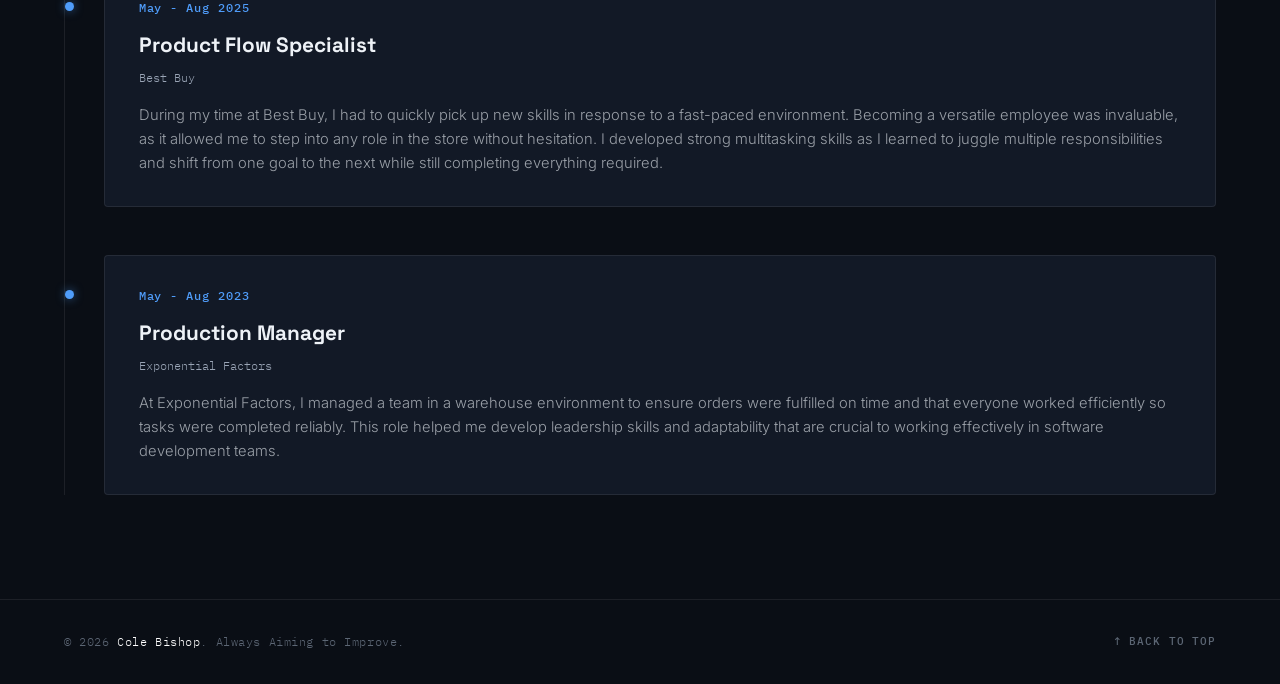
==== commit 6a228c84: "Changed Contact desc and added shooting stars" ====
--- a/about.html
+++ b/about.html
@@ -10,6 +10,14 @@
 <body>
 
 <div id="top"></div>
+
+<div class="starfield" aria-hidden="true">
+  <span class="star-streak" style="--sx:5%; --sy:12%; --sdur:9s; --sdelay:0s;"></span>
+  <span class="star-streak" style="--sx:60%; --sy:5%; --sdur:11s; --sdelay:2.5s;"></span>
+  <span class="star-streak" style="--sx:20%; --sy:45%; --sdur:13s; --sdelay:5s;"></span>
+  <span class="star-streak" style="--sx:75%; --sy:60%; --sdur:10s; --sdelay:1.2s;"></span>
+  <span class="star-streak" style="--sx:40%; --sy:75%; --sdur:14s; --sdelay:7s;"></span>
+</div>
 
 <!-- NAV -->
 <nav>
--- a/styles.css
+++ b/styles.css
@@ -124,6 +124,34 @@
 
 .hero-bg-grid {
   display: none;
+}
+
+/* SHOOTING STARS: subtle diagonal streaks used on every page except Home */
+.starfield {
+  position: fixed;
+  inset: 0;
+  overflow: hidden;
+  pointer-events: none;
+  z-index: -1;
+}
+.star-streak {
+  position: absolute;
+  top: var(--sy, 10%);
+  left: var(--sx, -10%);
+  width: 130px;
+  height: 2px;
+  background: linear-gradient(90deg, transparent, rgba(255,255,255,0.85), transparent);
+  border-radius: 999px;
+  opacity: 0;
+  transform: rotate(35deg);
+  animation: starStreak var(--sdur, 8s) linear infinite;
+  animation-delay: var(--sdelay, 0s);
+}
+@keyframes starStreak {
+  0% { transform: translate(0, 0) rotate(35deg) scaleX(0.4); opacity: 0; }
+  3% { opacity: 1; transform: translate(4vw, 3vh) rotate(35deg) scaleX(1); }
+  14% { opacity: 0; transform: translate(48vw, 34vh) rotate(35deg) scaleX(1); }
+  100% { opacity: 0; transform: translate(48vw, 34vh) rotate(35deg) scaleX(1); }
 }
 
 /* HORIZON LIGHT: a soft point behind BISHOP that thins out into a
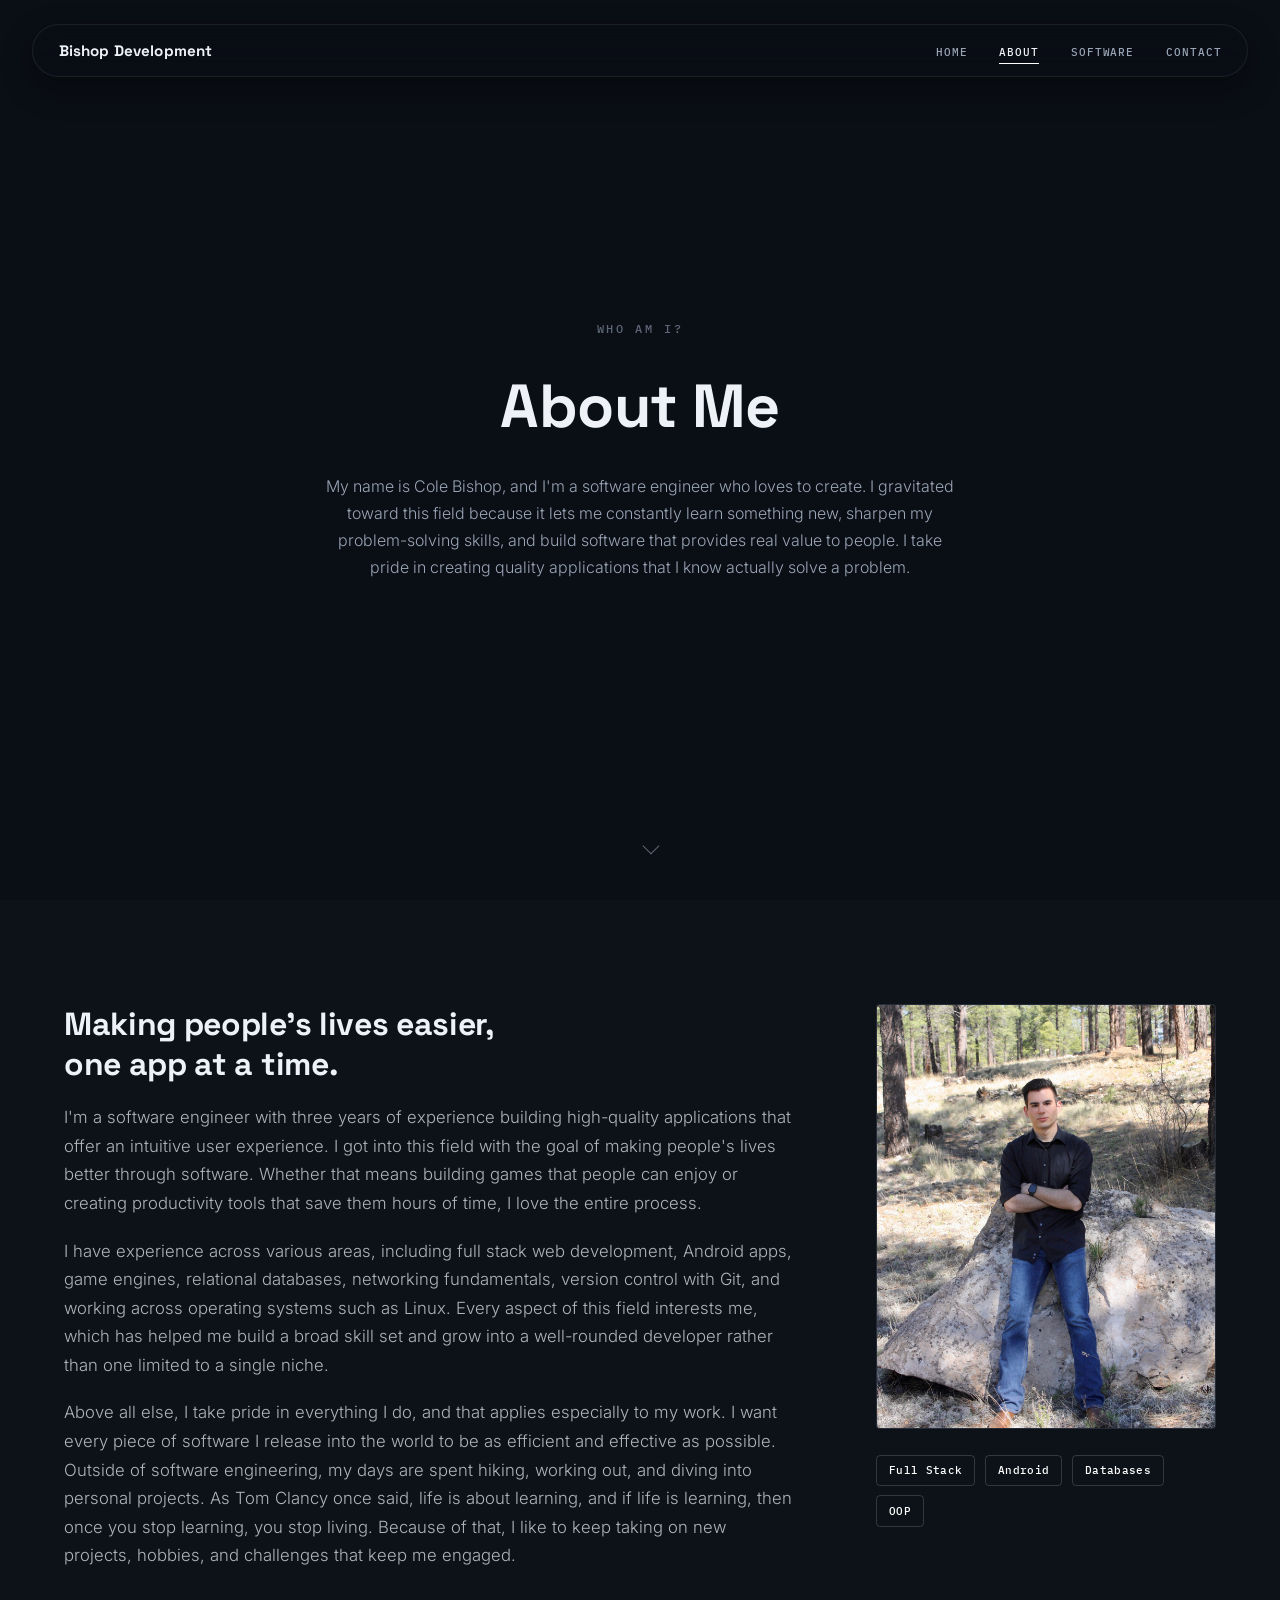
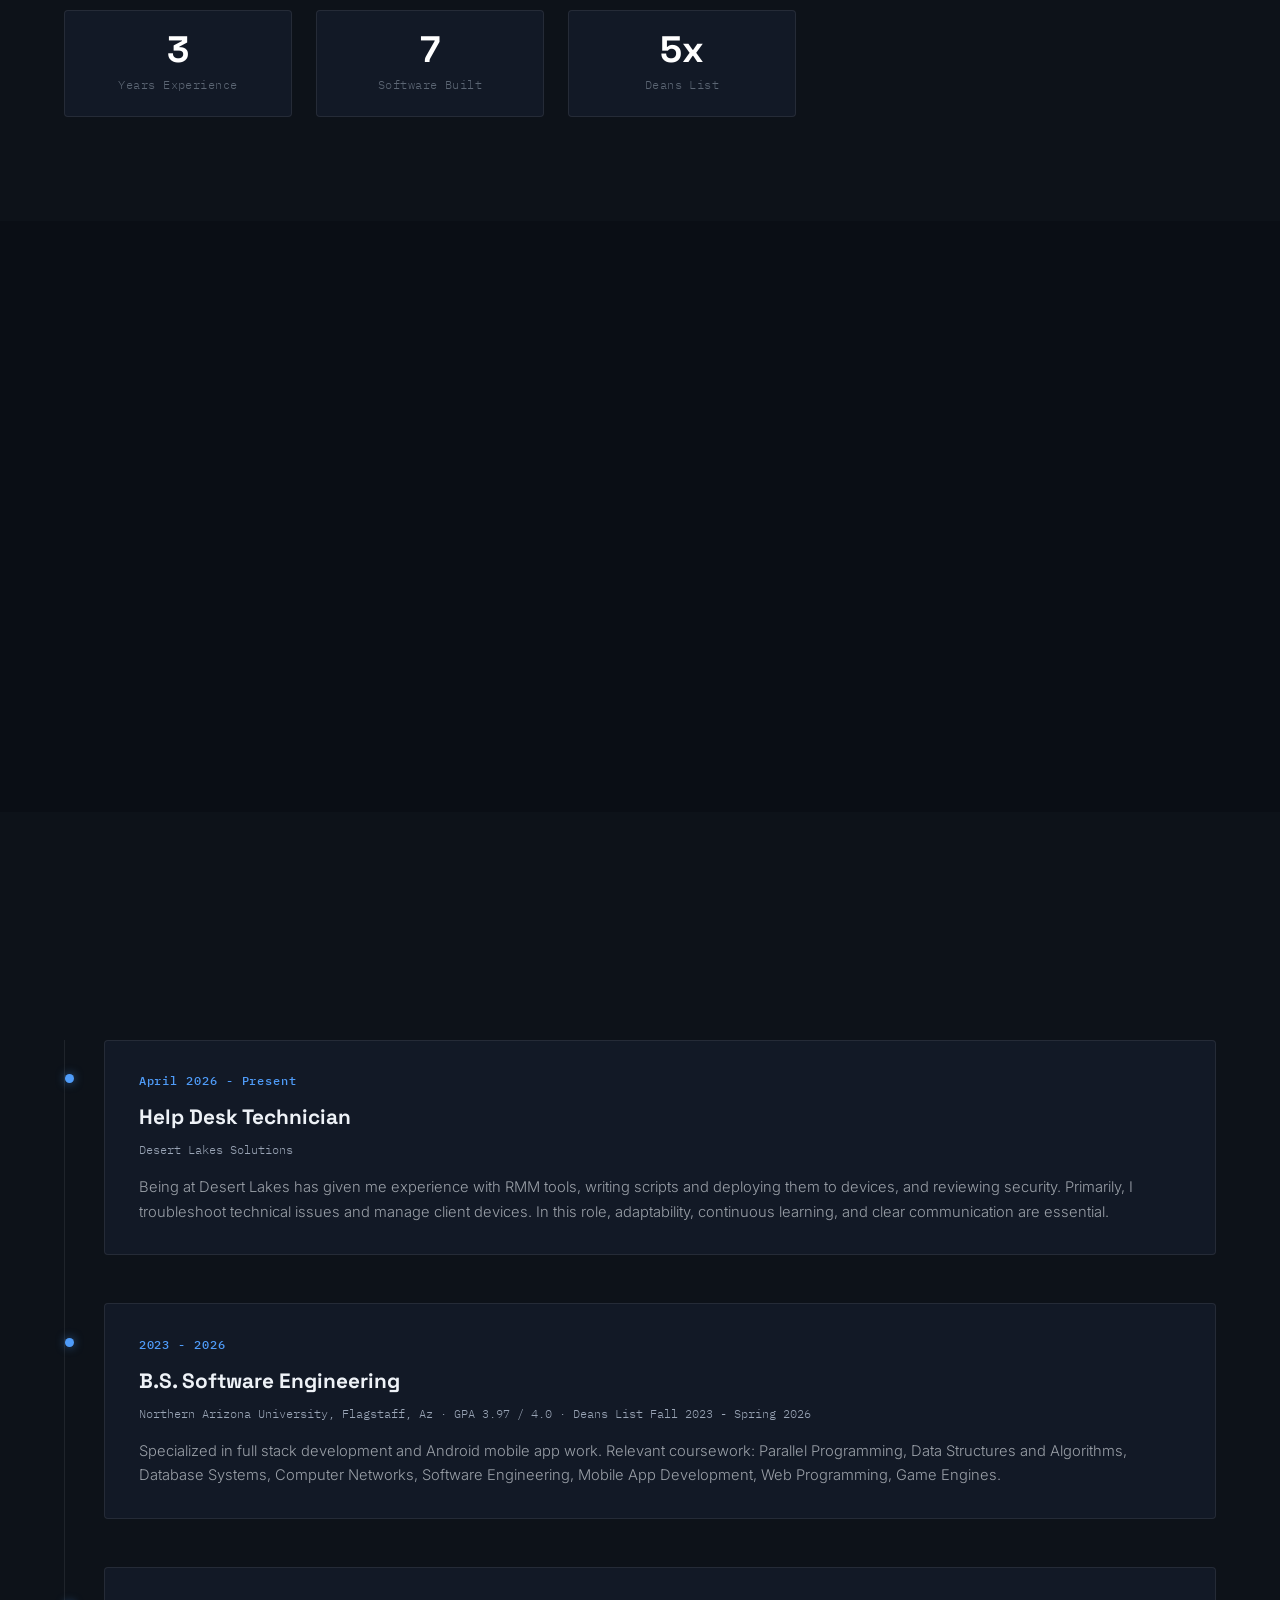
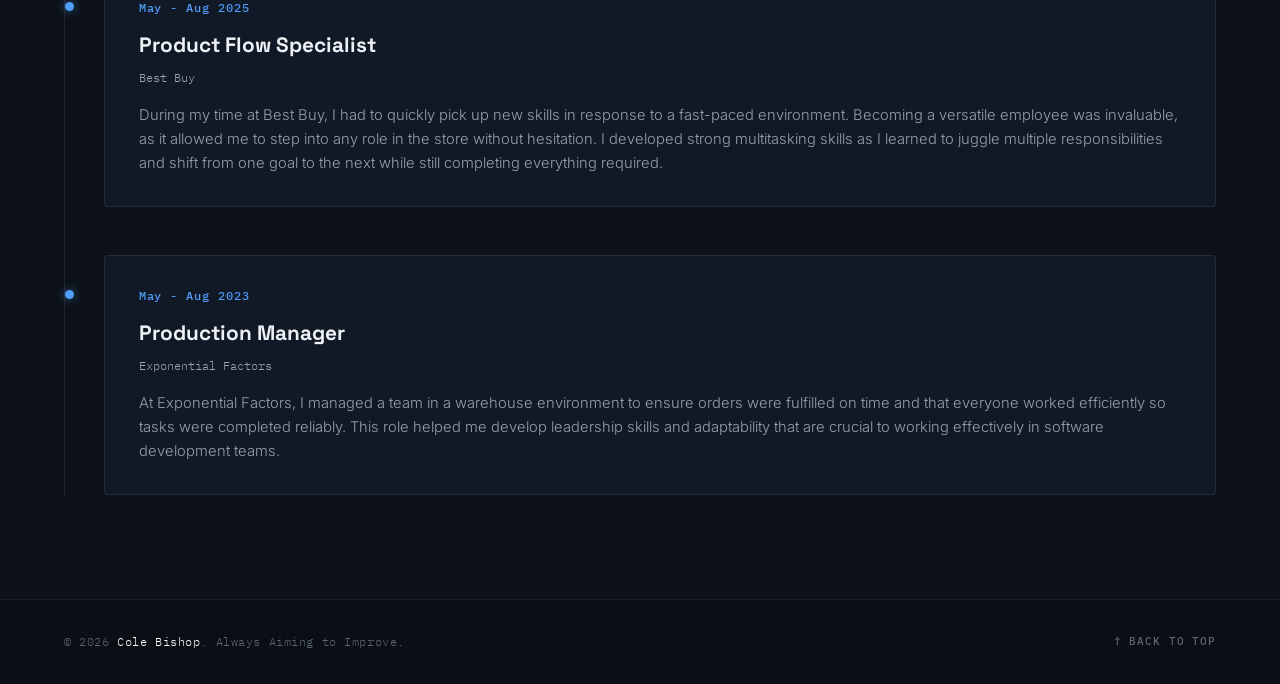
==== commit d440bd42: "Final polishing" ====
--- a/about.html
+++ b/about.html
@@ -10,14 +10,6 @@
 <body>
 
 <div id="top"></div>
-
-<div class="starfield" aria-hidden="true">
-  <span class="star-streak" style="--sx:5%; --sy:12%; --sdur:9s; --sdelay:0s;"></span>
-  <span class="star-streak" style="--sx:60%; --sy:5%; --sdur:11s; --sdelay:2.5s;"></span>
-  <span class="star-streak" style="--sx:20%; --sy:45%; --sdur:13s; --sdelay:5s;"></span>
-  <span class="star-streak" style="--sx:75%; --sy:60%; --sdur:10s; --sdelay:1.2s;"></span>
-  <span class="star-streak" style="--sx:40%; --sy:75%; --sdur:14s; --sdelay:7s;"></span>
-</div>
 
 <!-- NAV -->
 <nav>
@@ -69,8 +61,8 @@
     <div class="about-text reveal" style="transition-delay:0.15s">
       <h3>Making people's lives easier,<br />one app at a time.</h3>
       <p>I'm a software engineer with three years of experience building high-quality applications that offer an intuitive user experience. I got into this field with the goal of making people's lives better through software. Whether that means building games that people can enjoy or creating productivity tools that save them hours of time, I love the entire process.</p>
-      <p>I have experience across the full stack, including web development, Android apps, game engines, relational databases, networking fundamentals, version control with Git, and working across operating systems such as Linux. Every aspect of this field interests me, which has helped me build a broad skill set and grow into a well-rounded developer rather than one limited to a single niche.</p>
-      <p>Above all else, I take pride in everything I do, and that applies especially to my work. I want every piece of software I put into the world to be as efficient and effective as possible. Outside of software engineering, my days are spent hiking, working out, and diving into personal projects. As Tom Clancy once said, life is about learning, and if life is learning, then once you stop learning, you stop living. Because of that, I like to keep taking on new projects, hobbies, and challenges that keep me engaged.</p>
+      <p>I have experience across various areas, including full stack web development, Android apps, game engines, relational databases, networking fundamentals, version control with Git, and working across operating systems such as Linux. Every aspect of this field interests me, which has helped me build a broad skill set and grow into a well-rounded developer rather than one limited to a single niche.</p>
+      <p>Above all else, I take pride in everything I do, and that applies especially to my work. I want every piece of software I release into the world to be as efficient and effective as possible. Outside of software engineering, my days are spent hiking, working out, and diving into personal projects. As Tom Clancy once said, life is about learning, and if life is learning, then once you stop learning, you stop living. Because of that, I like to keep taking on new projects, hobbies, and challenges that keep me engaged.</p>
 
       <div class="stats-row">
         <div class="stat-box">
--- a/styles.css
+++ b/styles.css
@@ -124,34 +124,6 @@
 
 .hero-bg-grid {
   display: none;
-}
-
-/* SHOOTING STARS: subtle diagonal streaks used on every page except Home */
-.starfield {
-  position: fixed;
-  inset: 0;
-  overflow: hidden;
-  pointer-events: none;
-  z-index: -1;
-}
-.star-streak {
-  position: absolute;
-  top: var(--sy, 10%);
-  left: var(--sx, -10%);
-  width: 130px;
-  height: 2px;
-  background: linear-gradient(90deg, transparent, rgba(255,255,255,0.85), transparent);
-  border-radius: 999px;
-  opacity: 0;
-  transform: rotate(35deg);
-  animation: starStreak var(--sdur, 8s) linear infinite;
-  animation-delay: var(--sdelay, 0s);
-}
-@keyframes starStreak {
-  0% { transform: translate(0, 0) rotate(35deg) scaleX(0.4); opacity: 0; }
-  3% { opacity: 1; transform: translate(4vw, 3vh) rotate(35deg) scaleX(1); }
-  14% { opacity: 0; transform: translate(48vw, 34vh) rotate(35deg) scaleX(1); }
-  100% { opacity: 0; transform: translate(48vw, 34vh) rotate(35deg) scaleX(1); }
 }
 
 /* HORIZON LIGHT: a soft point behind BISHOP that thins out into a
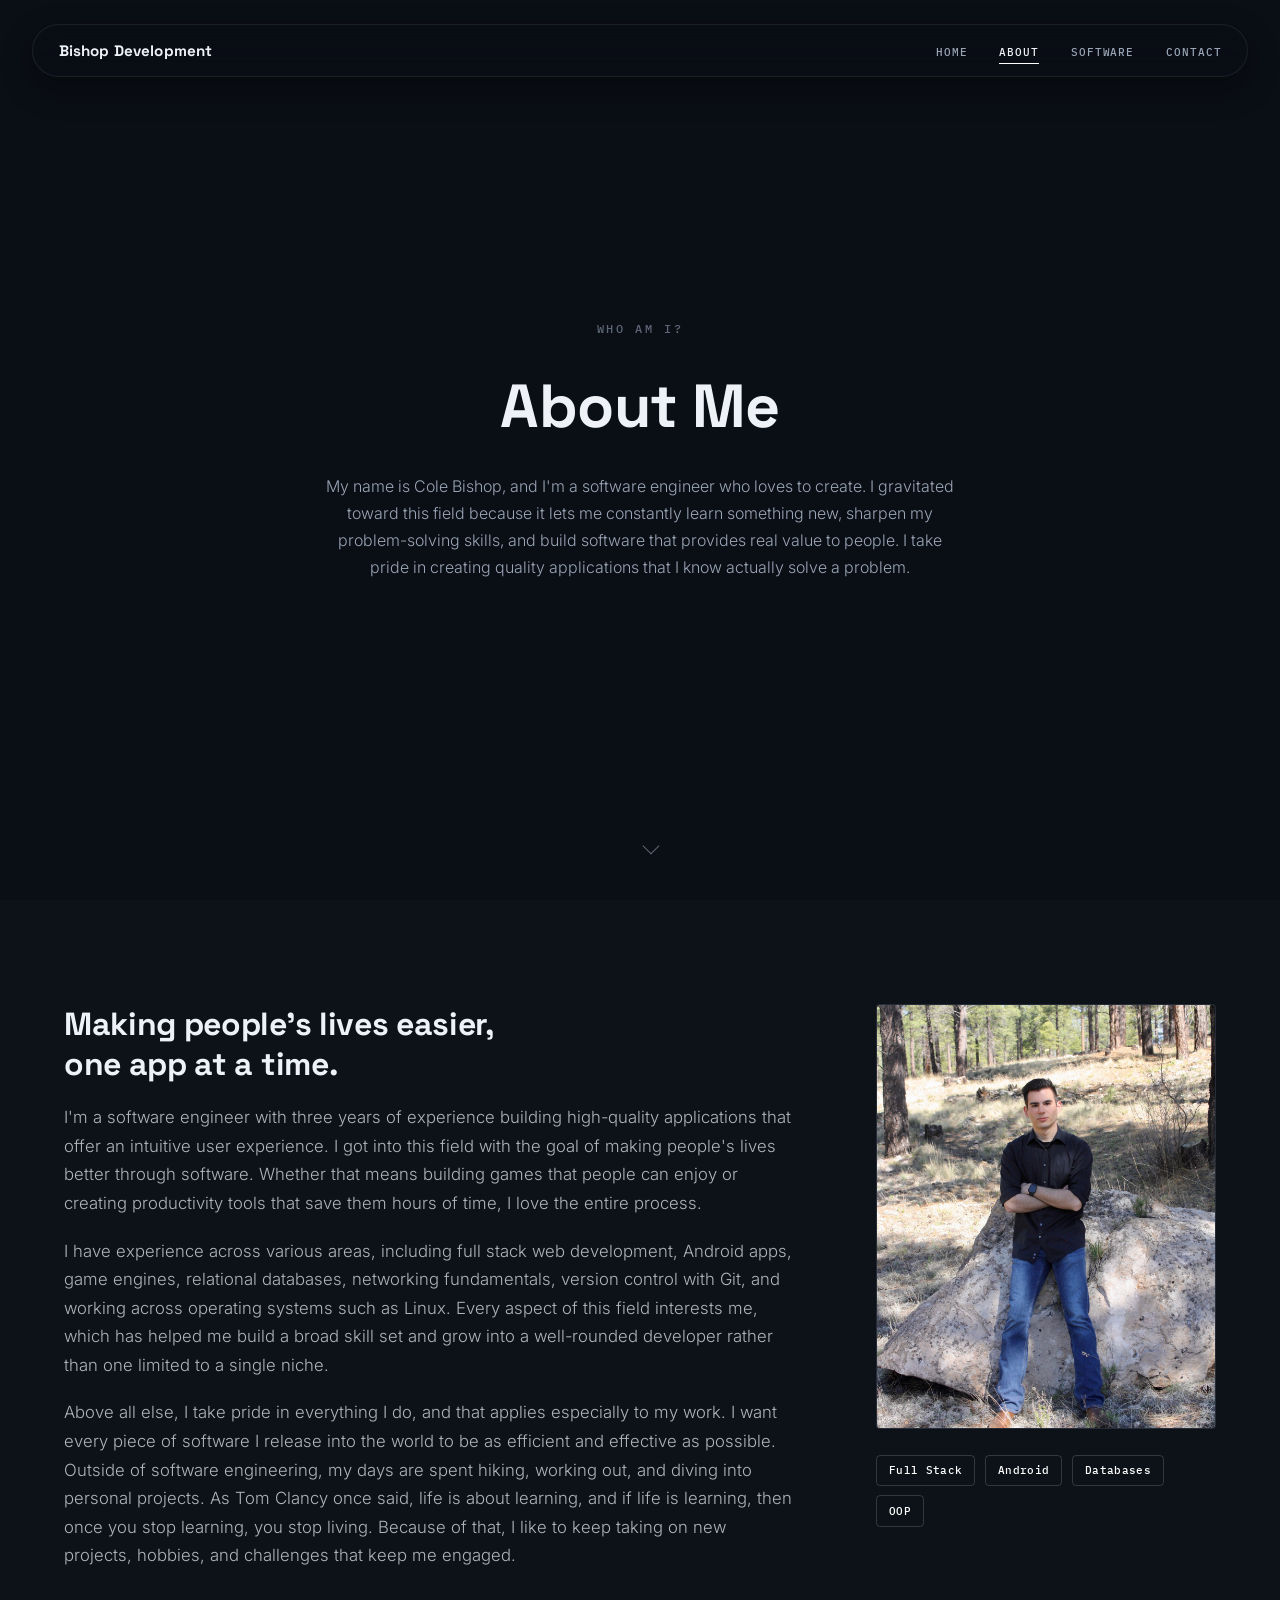
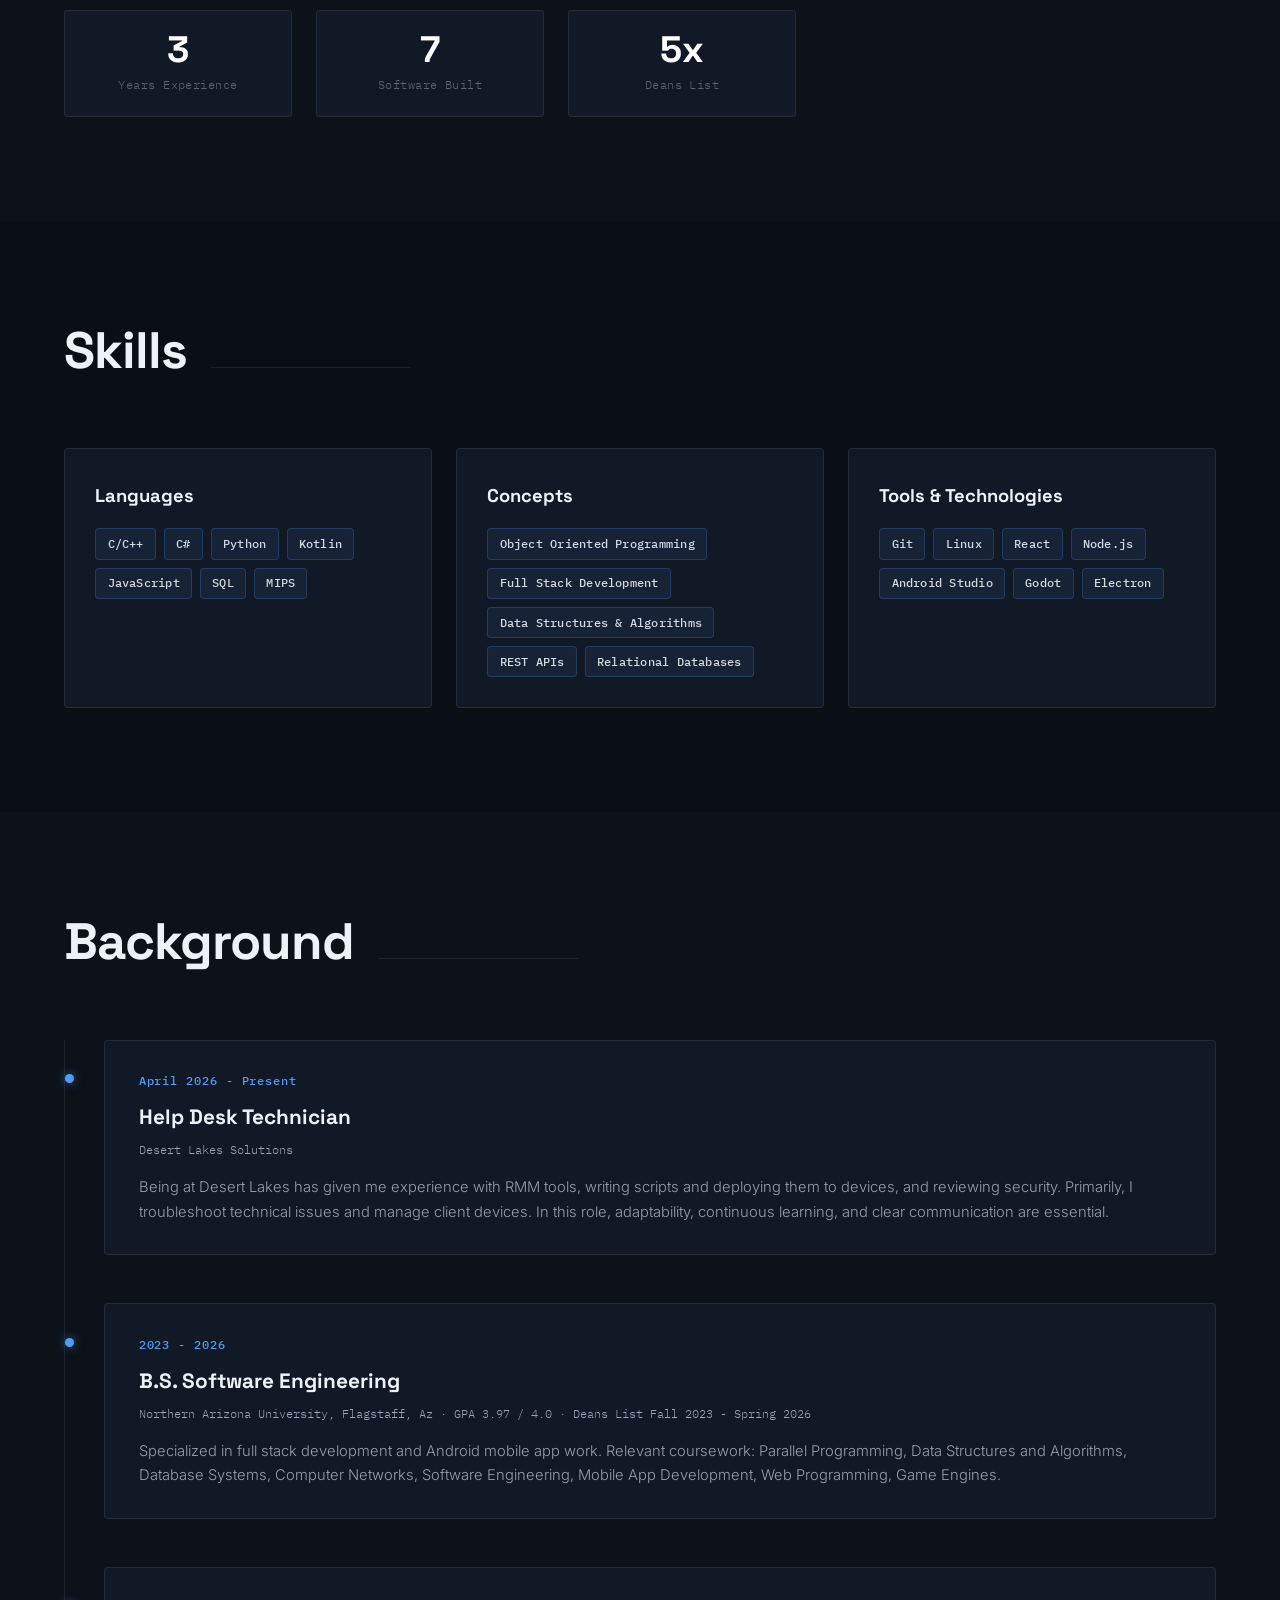
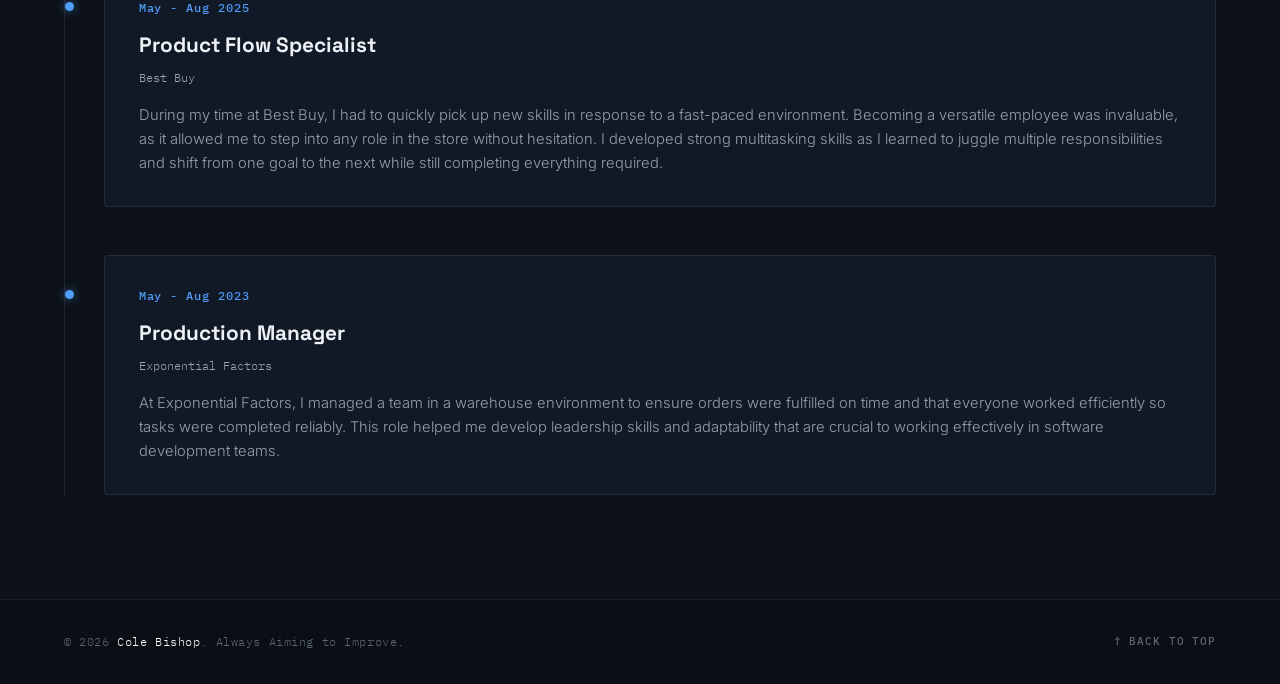
==== commit 59a6a5c3: "Added Favicon" ====
--- a/about.html
+++ b/about.html
@@ -3,9 +3,13 @@
 <head>
 <meta charset="UTF-8" />
 <meta name="viewport" content="width=device-width, initial-scale=1.0" />
-<title>Bishop Development | About</title>
+<title>Bishop Development</title>
 <link href="https://fonts.googleapis.com/css2?family=Space+Grotesk:wght@500;600;700&family=Inter:wght@300;400;500;600&family=IBM+Plex+Mono:wght@400;500;600&display=swap" rel="stylesheet" />
 <link rel="stylesheet" href="styles.css" />
+<link rel="icon" href="favicon.ico" sizes="any" />
+<link rel="icon" type="image/png" sizes="32x32" href="images/favicon-32.png" />
+<link rel="icon" type="image/png" sizes="16x16" href="images/favicon-16.png" />
+<link rel="apple-touch-icon" href="images/apple-touch-icon.png" />
 </head>
 <body>
 
--- a/styles.css
+++ b/styles.css
@@ -206,6 +206,8 @@
   align-items: center;
   gap: 1rem;
   opacity: 0;
+  position: relative;
+  top: 15px;
   animation: fadeUp 0.9s ease 0.75s forwards;
 }
 
@@ -913,3 +915,9 @@
   footer { flex-direction: column; gap: 1rem; text-align: center; }
   .form-row { grid-template-columns: 1fr; }
 }
+
+@media (max-width: 500px) {
+    .hero-content {
+        transform: translateY(-18px);
+    }
+}
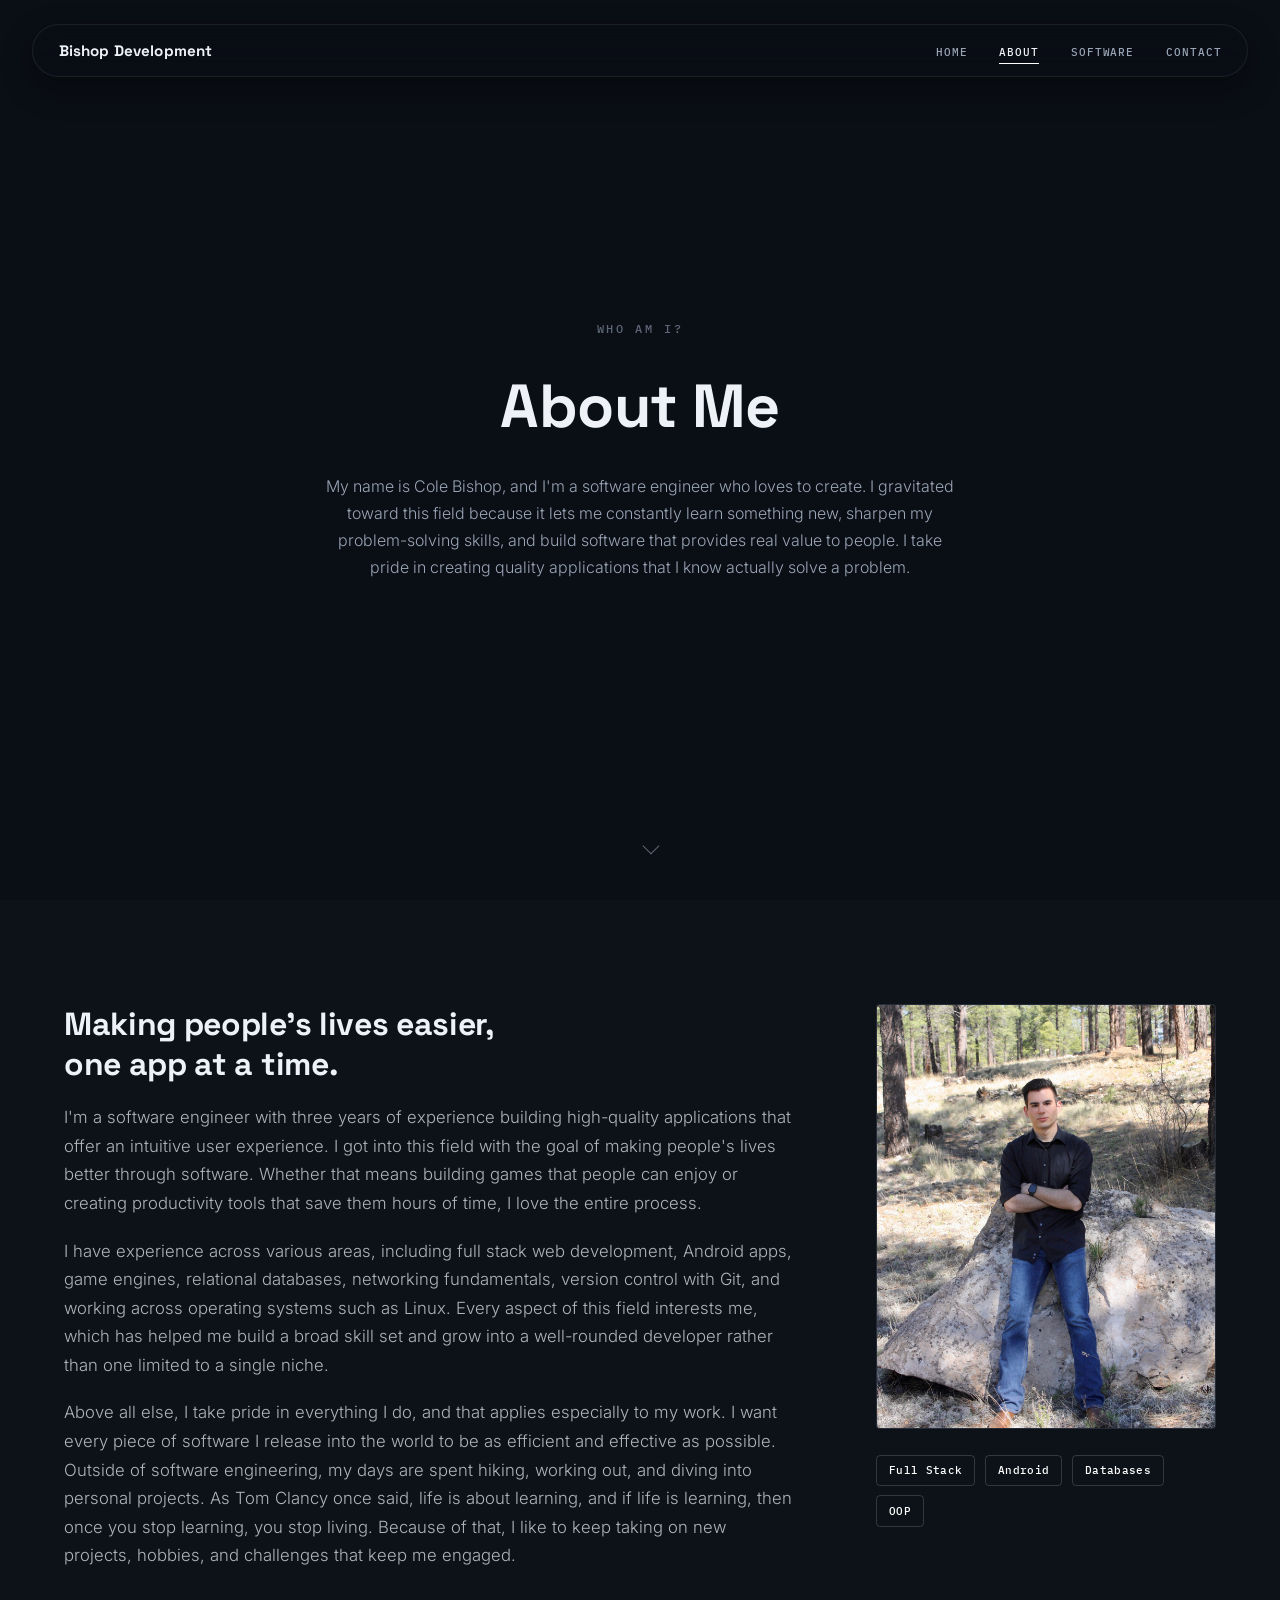
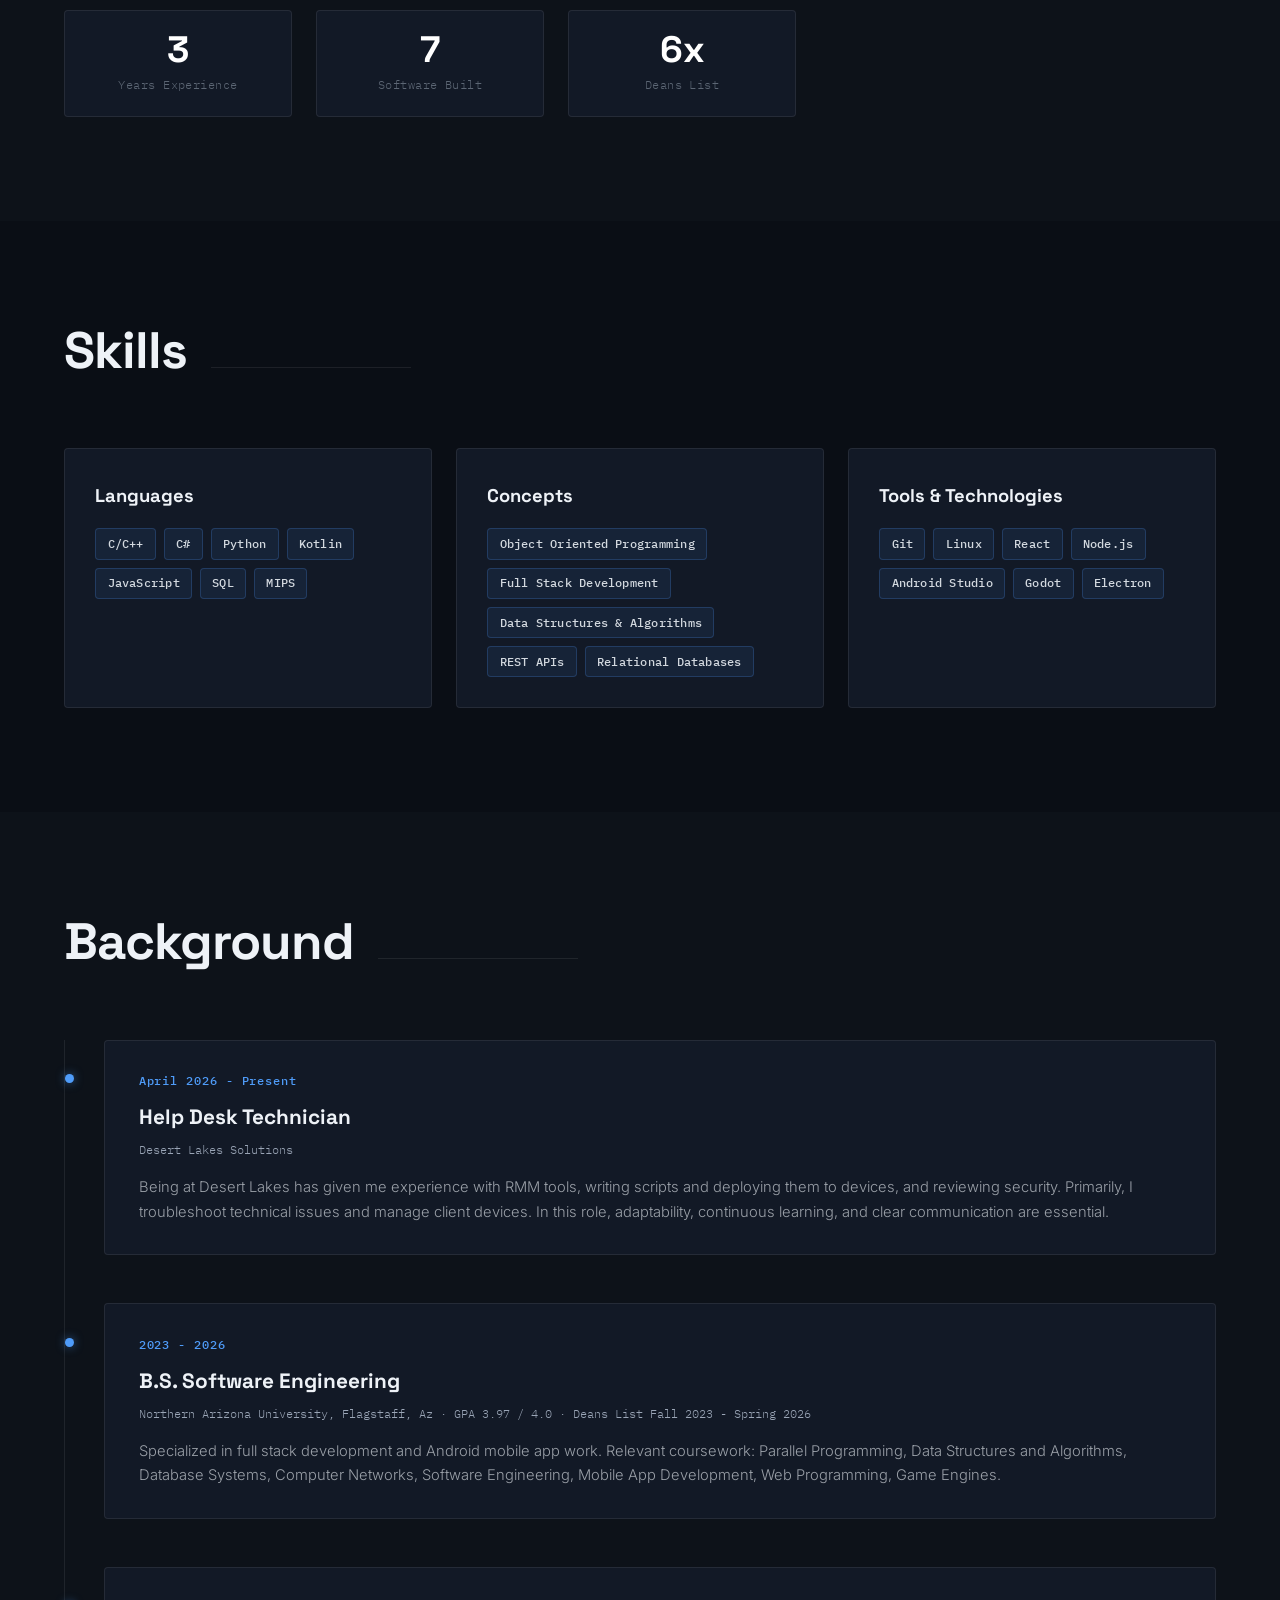
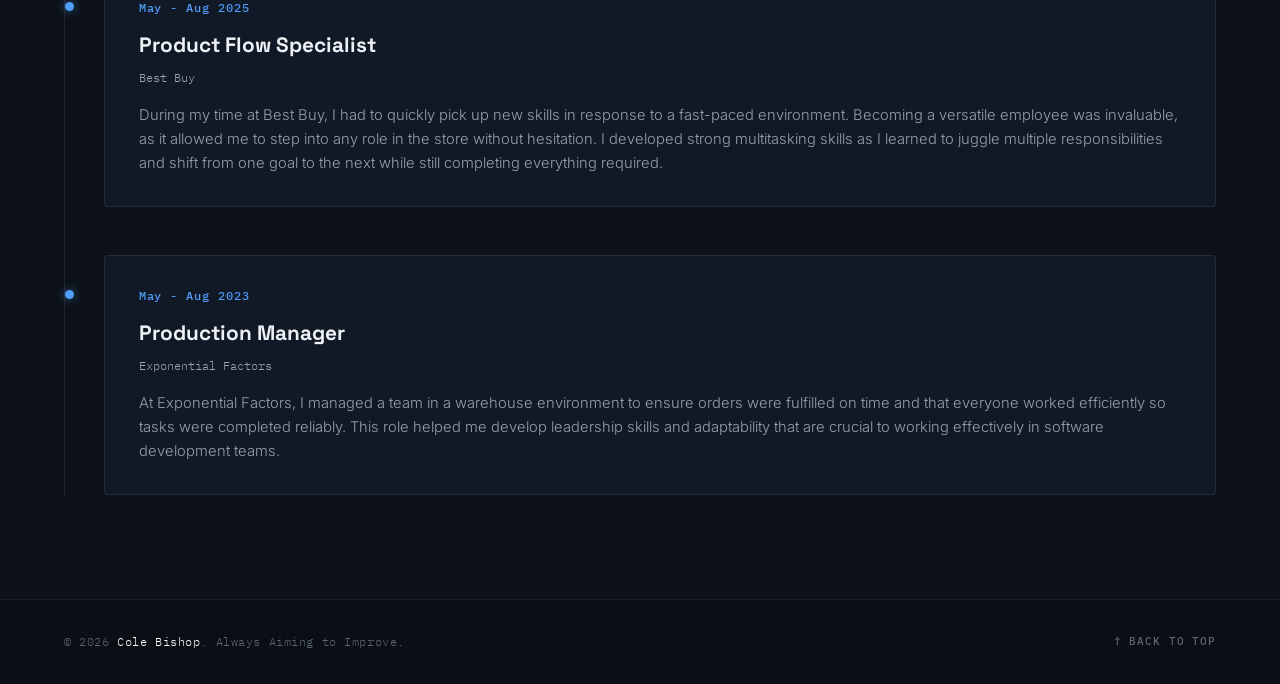
==== commit de9b8271: "Updated Deans List Stat" ====
--- a/about.html
+++ b/about.html
@@ -78,7 +78,7 @@
           <div class="stat-label">Software Built</div>
         </div>
         <div class="stat-box">
-          <div class="stat-num">5x</div>
+          <div class="stat-num">6x</div>
           <div class="stat-label">Deans List</div>
         </div>
       </div>
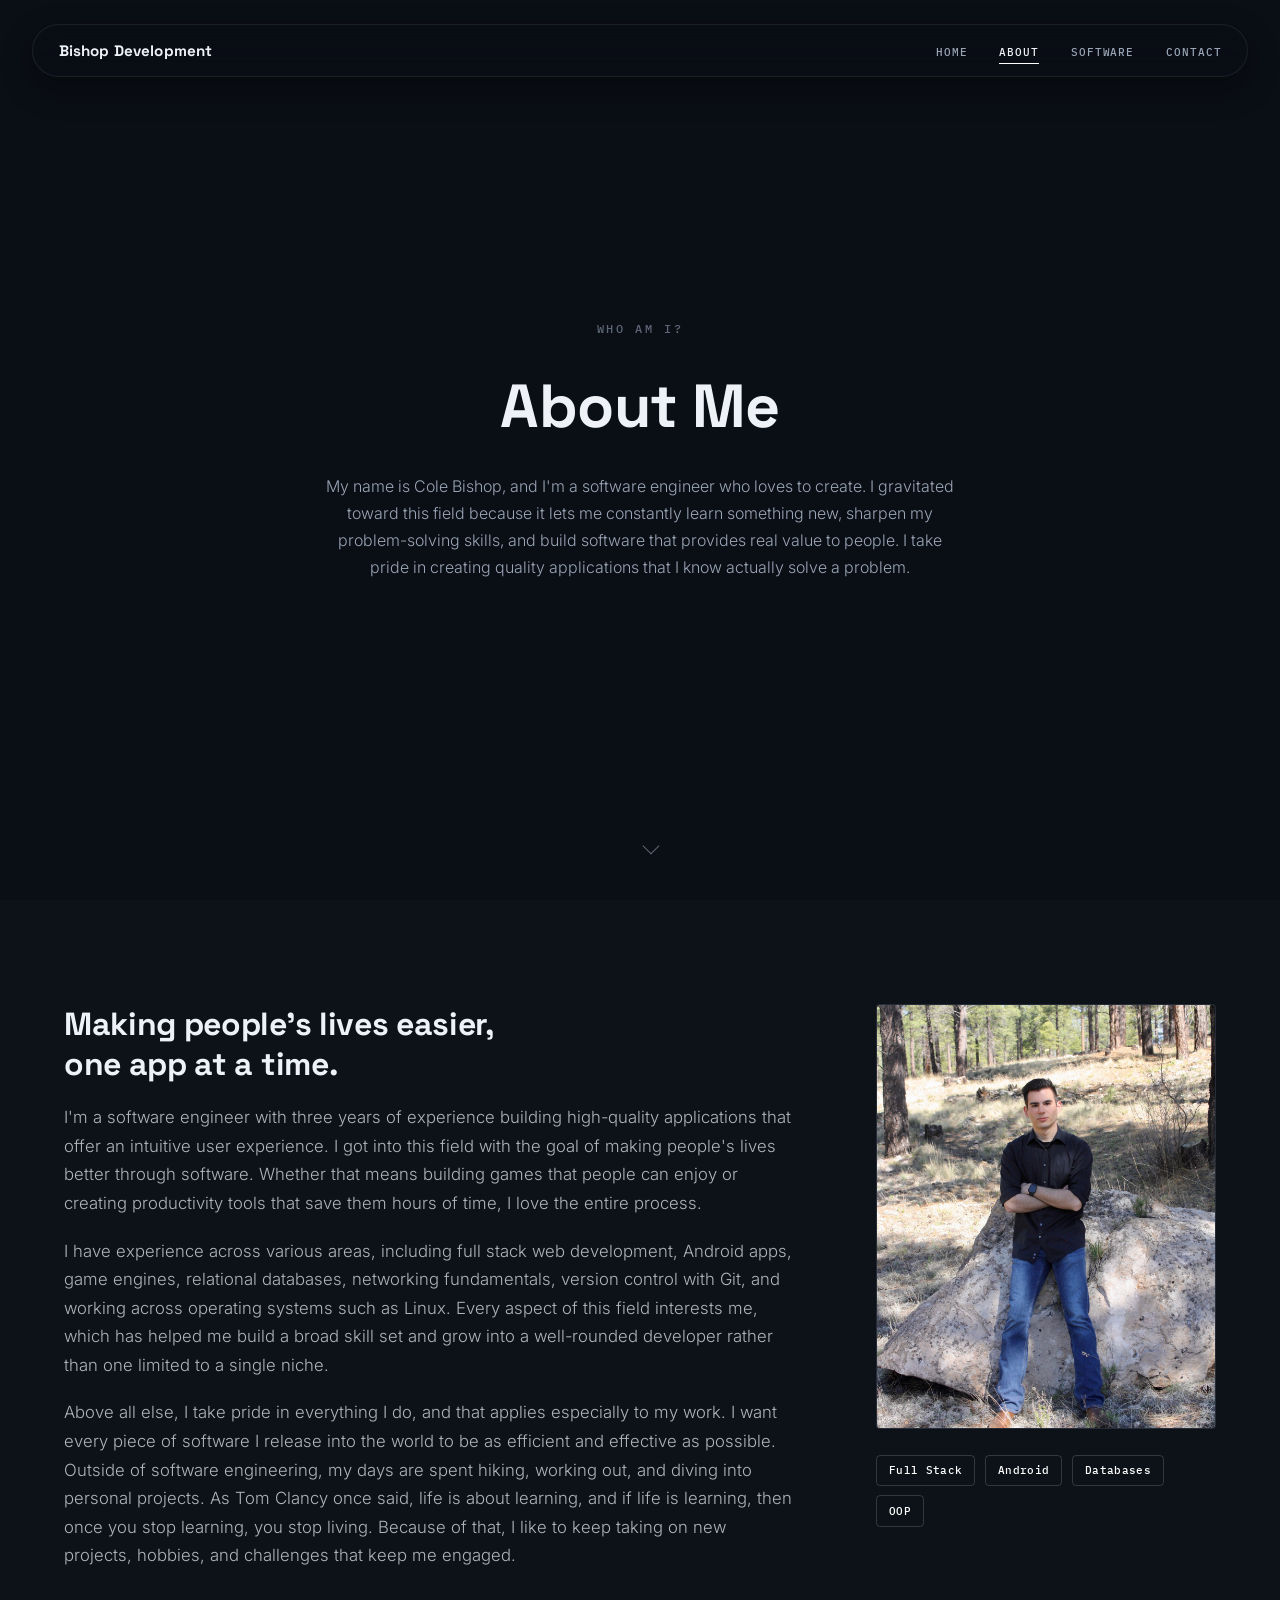
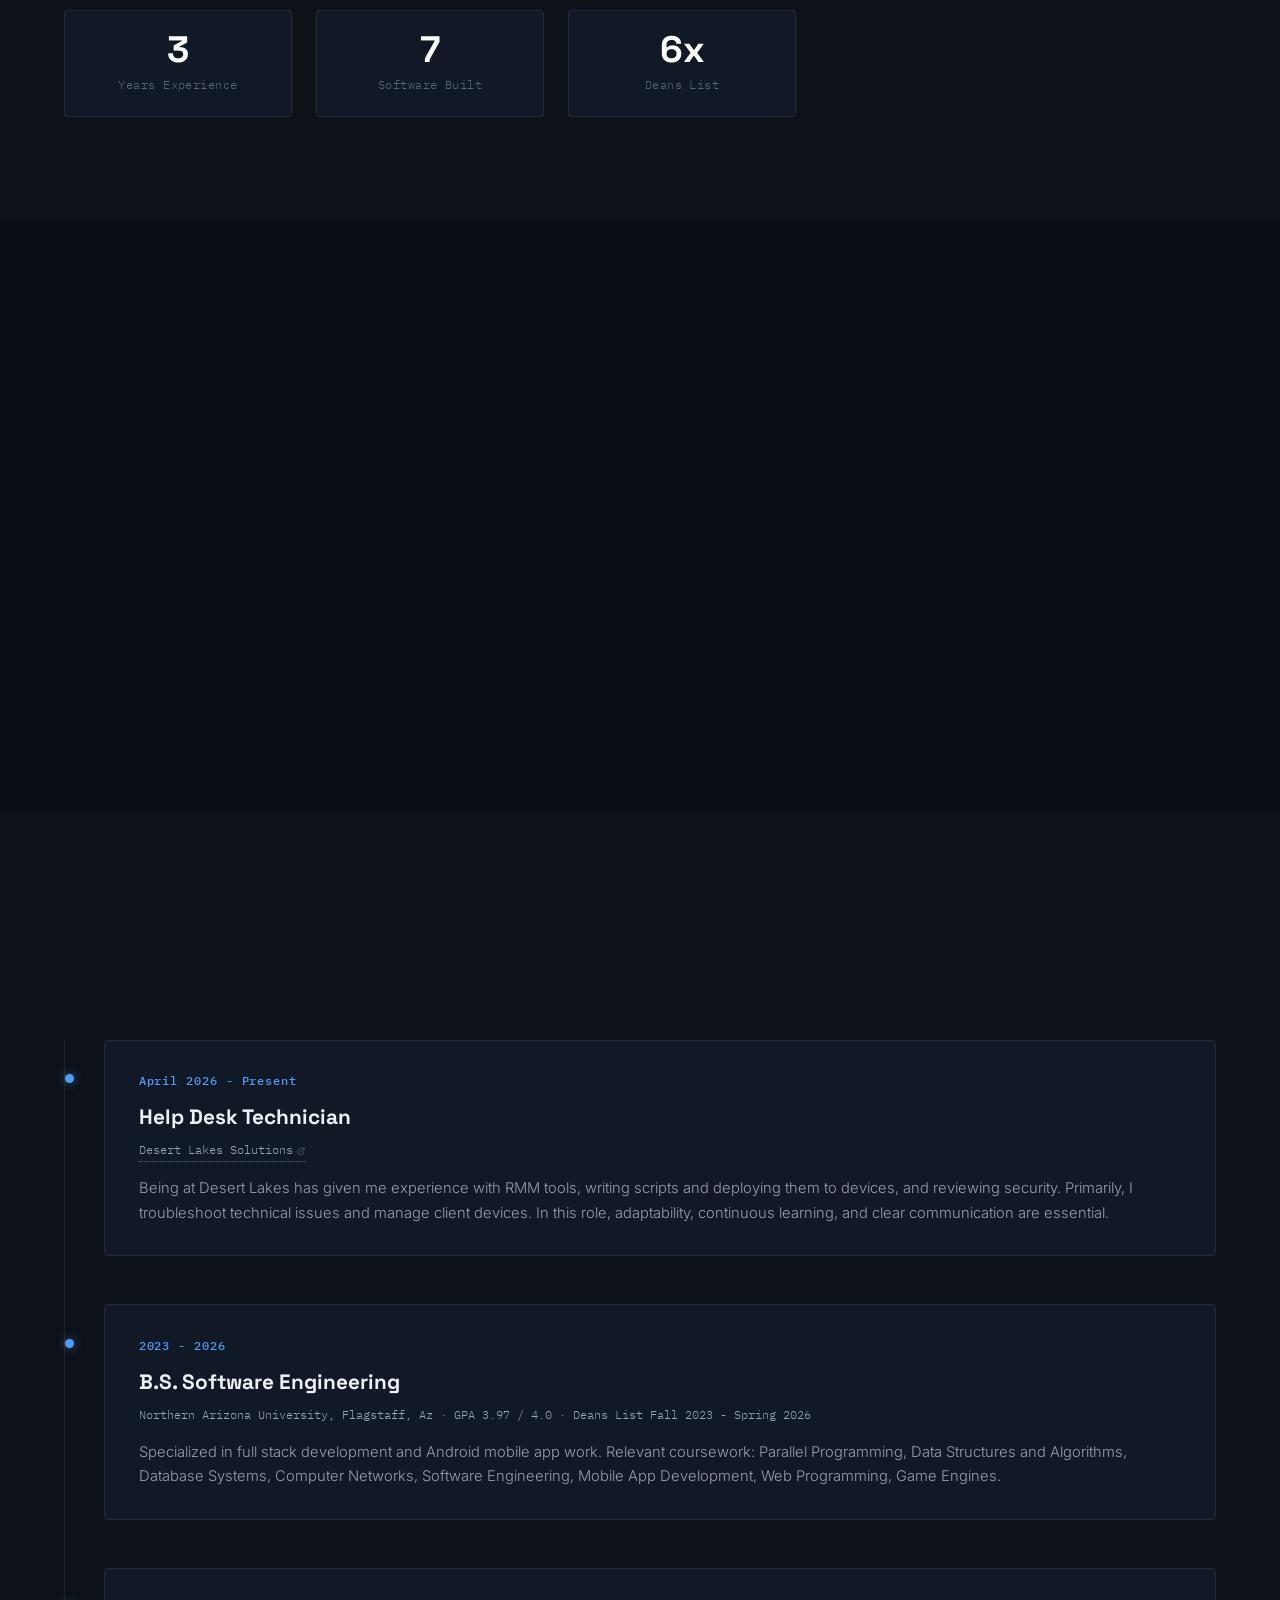
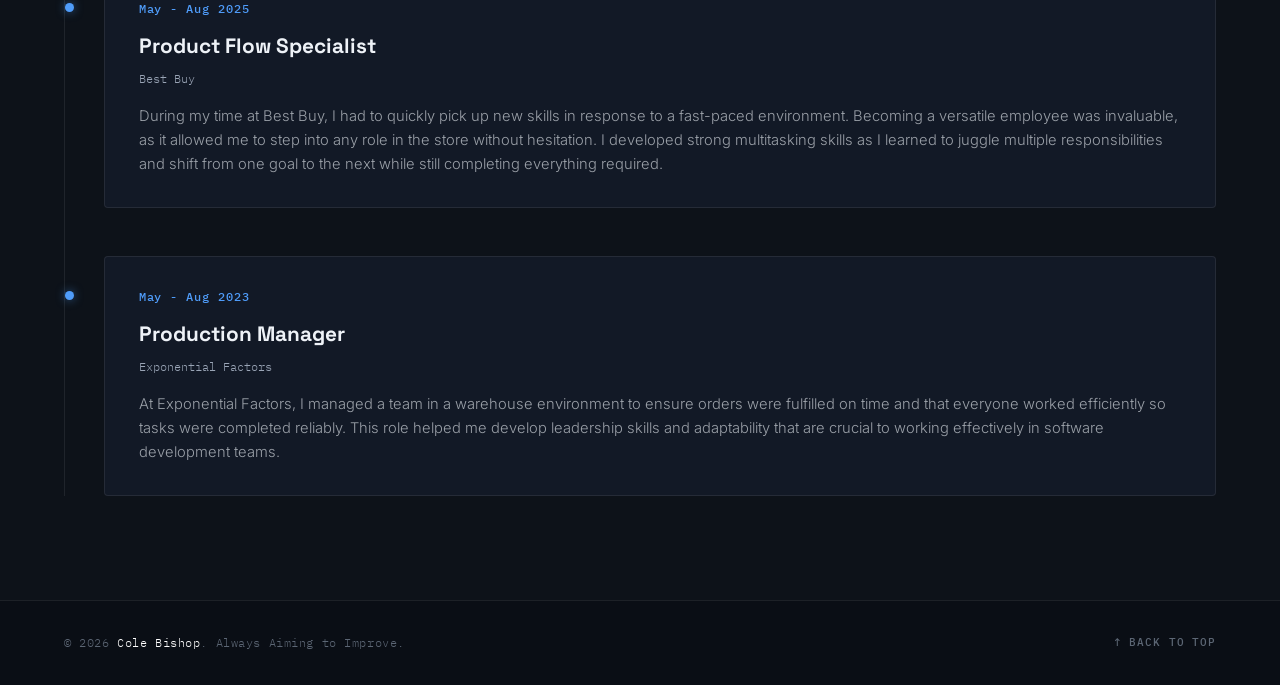
==== commit a3417dab: "Added a Link to the DLS website" ====
--- a/about.html
+++ b/about.html
@@ -146,7 +146,7 @@
     <div class="edu-item reveal" style="transition-delay:0.3s">
       <div class="edu-year">April 2026 - Present</div>
       <div class="edu-degree">Help Desk Technician</div>
-      <div class="edu-school">Desert Lakes Solutions</div>
+      <div class="edu-school"><a href="https://desertlakes.io/" target="_blank" rel="noopener">Desert Lakes Solutions<svg viewBox="0 0 24 24" fill="none" stroke="currentColor" stroke-width="2" stroke-linecap="round" stroke-linejoin="round" aria-hidden="true"><path d="M18 13v6a2 2 0 0 1-2 2H5a2 2 0 0 1-2-2V8a2 2 0 0 1 2-2h6"/><polyline points="15 3 21 3 21 9"/><line x1="10" y1="14" x2="21" y2="3"/></svg></a></div>
       <div class="edu-desc">Being at Desert Lakes has given me experience with RMM tools, writing scripts and deploying them to devices, and reviewing security. Primarily, I troubleshoot technical issues and manage client devices. In this role, adaptability, continuous learning, and clear communication are essential.</div>
     </div>
 
--- a/styles.css
+++ b/styles.css
@@ -656,6 +656,31 @@
   font-size: 0.76rem;
   margin-bottom: 0.9rem;
 }
+.edu-school a {
+  color: inherit;
+  text-decoration: none;
+  border-bottom: 1px dotted var(--ink-faint);
+  display: inline-flex;
+  align-items: center;
+  gap: 0.35em;
+  transition: color 0.2s ease, border-color 0.2s ease;
+}
+.edu-school a:hover,
+.edu-school a:focus-visible {
+  color: var(--azure);
+  border-bottom-color: var(--azure);
+}
+.edu-school a svg {
+  width: 0.68em;
+  height: 0.68em;
+  opacity: 0.55;
+  flex-shrink: 0;
+  transition: opacity 0.2s ease;
+}
+.edu-school a:hover svg,
+.edu-school a:focus-visible svg {
+  opacity: 1;
+}
 .edu-desc {
   font-size: 0.92rem;
   font-weight: 300;
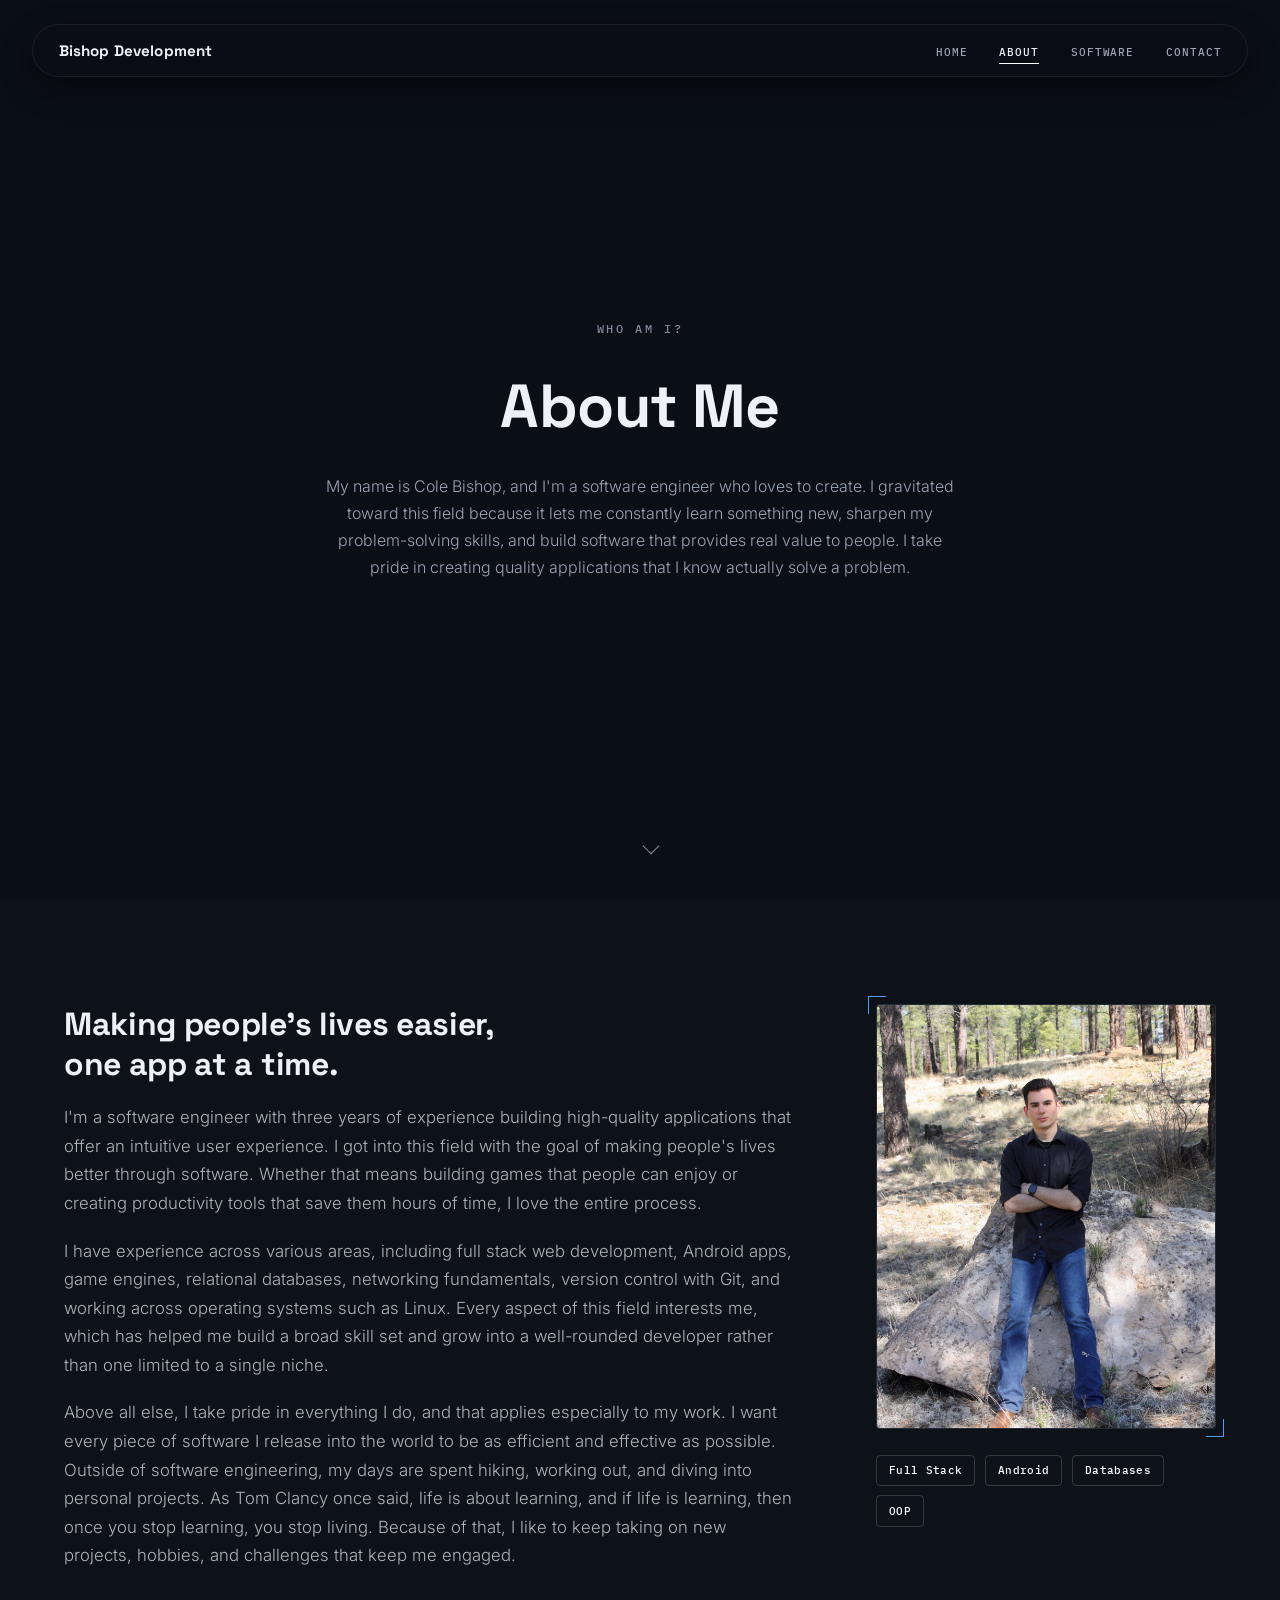
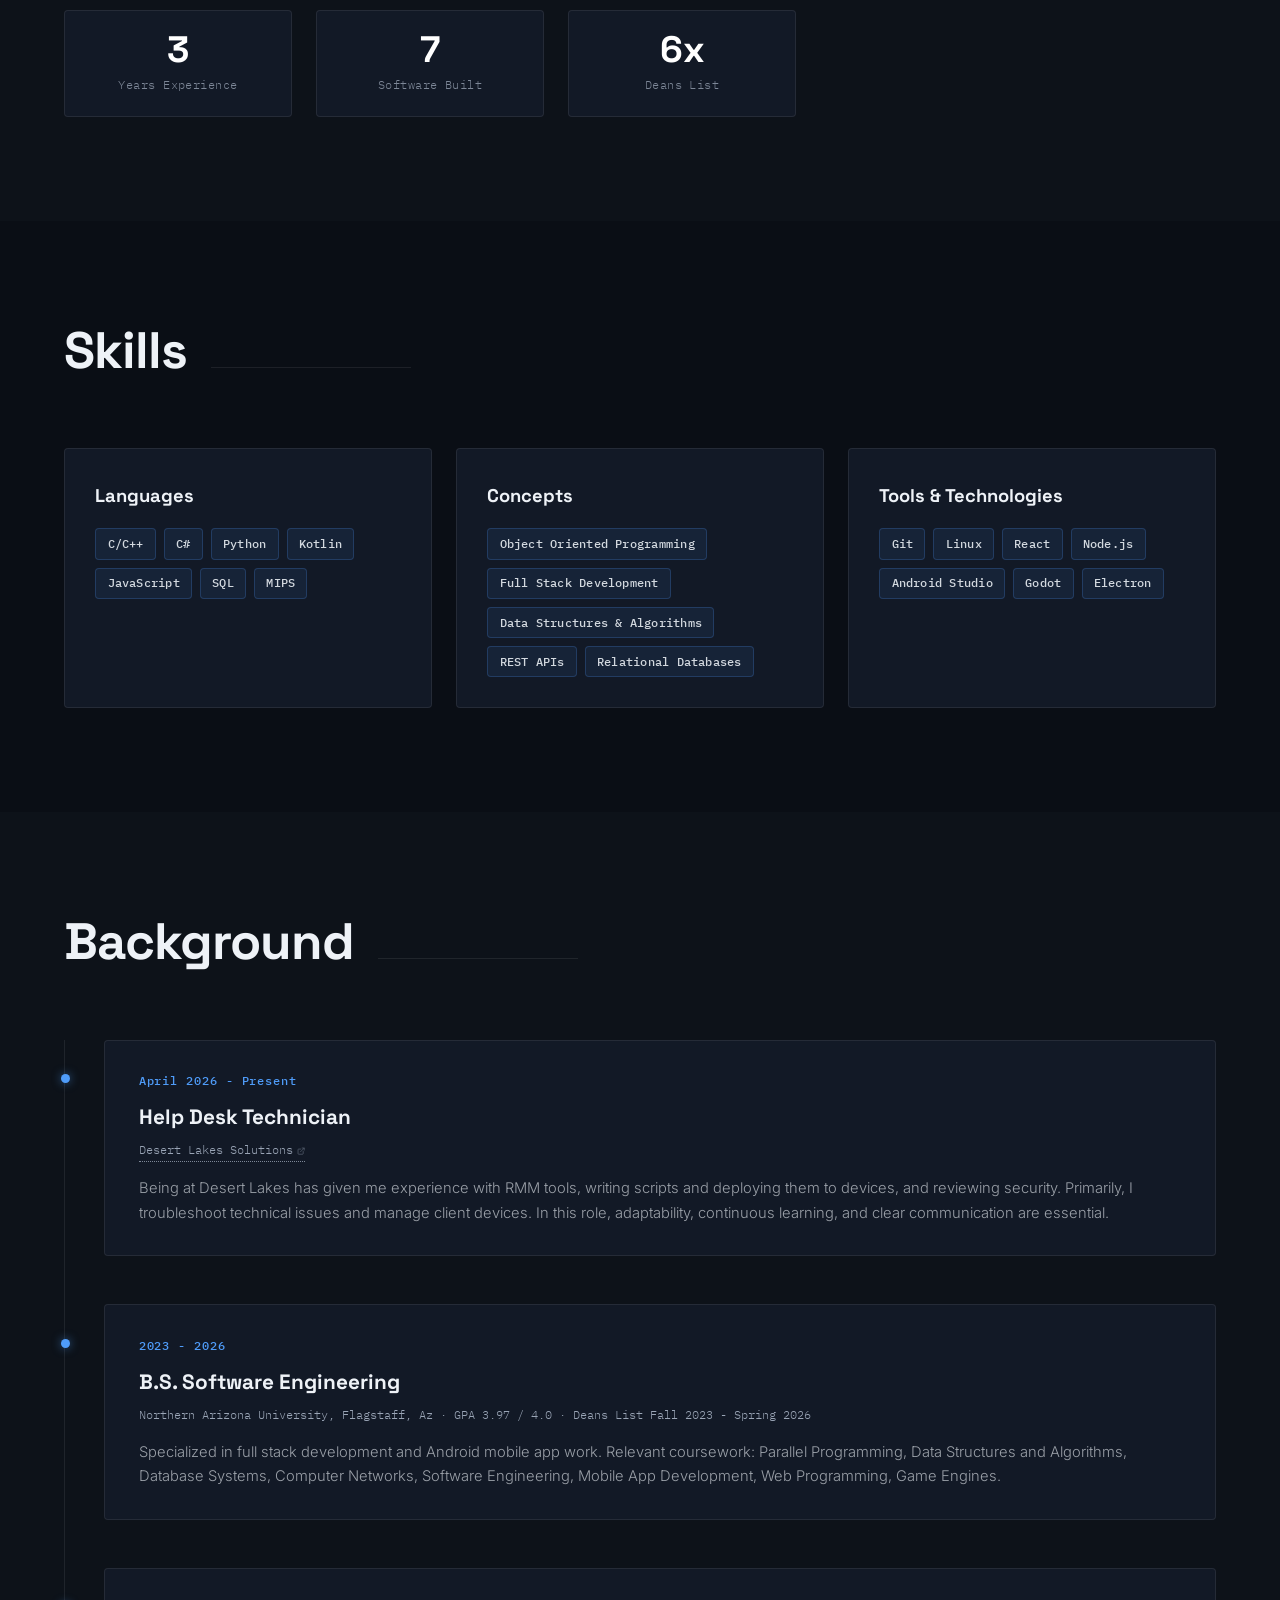
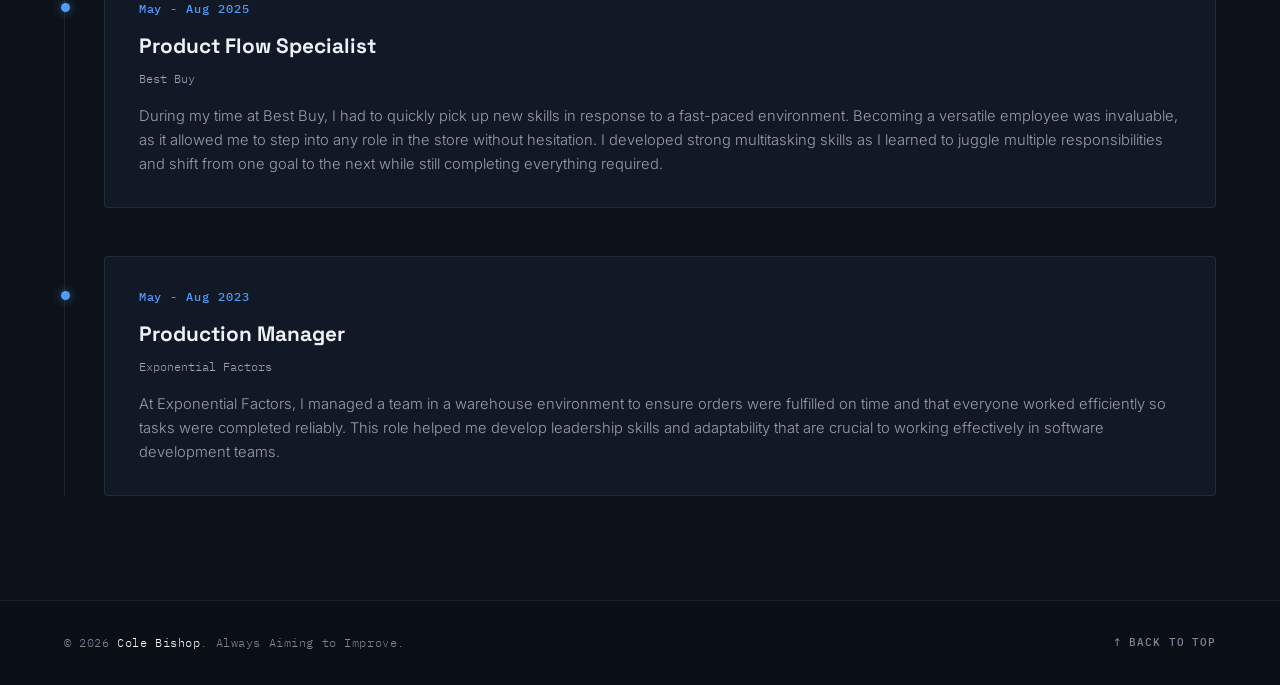
==== commit 1663c28b: "Backend Updates" ====
--- a/about.html
+++ b/about.html
@@ -7,9 +7,9 @@
 <link href="https://fonts.googleapis.com/css2?family=Space+Grotesk:wght@500;600;700&family=Inter:wght@300;400;500;600&family=IBM+Plex+Mono:wght@400;500;600&display=swap" rel="stylesheet" />
 <link rel="stylesheet" href="styles.css" />
 <link rel="icon" href="favicon.ico" sizes="any" />
-<link rel="icon" type="image/png" sizes="32x32" href="images/favicon-32.png" />
-<link rel="icon" type="image/png" sizes="16x16" href="images/favicon-16.png" />
-<link rel="apple-touch-icon" href="images/apple-touch-icon.png" />
+<link rel="icon" type="image/png" sizes="32x32" href="favicon-32.png" />
+<link rel="icon" type="image/png" sizes="16x16" href="favicon-16.png" />
+<link rel="apple-touch-icon" href="apple-touch-icon.png" />
 </head>
 <body>
 
--- a/styles.css
+++ b/styles.css
@@ -7,7 +7,7 @@
   --line-strong: rgba(255,255,255,0.16);
   --ink: #eef2f7;
   --ink-soft: #9aa5b6;
-  --ink-faint: #5c6674;
+  --ink-faint: #7d8797;
   --azure: #4f9cf9;
   --azure-deep: #1f5c99;
   --azure-glow: rgba(79,156,249,0.16);
@@ -39,6 +39,7 @@
   display: flex; align-items: center; justify-content: space-between;
   gap: 1.5rem;
   background: rgba(10,14,21,0.78);
+  -webkit-backdrop-filter: blur(14px);
   backdrop-filter: blur(14px);
   border: 1px solid var(--line);
   border-radius: 999px;
@@ -112,6 +113,7 @@
 /* HERO */
 .hero {
   min-height: 100vh;
+  min-height: 100svh;
   display: flex;
   flex-direction: column;
   align-items: center;
@@ -250,6 +252,7 @@
   text-decoration: none;
   border-radius: 8px;
   transition: all 0.25s;
+  cursor: pointer;
 }
 .btn-primary {
   background: #ffffff;
@@ -296,6 +299,7 @@
    viewport-height treatment of the homepage hero. */
 .page-hero {
   min-height: 100vh;
+  min-height: 100svh;
   display: flex; flex-direction: column; align-items: center; justify-content: center;
   padding: 4rem;
   position: relative;
@@ -407,12 +411,14 @@
   background: var(--bg-panel);
   border: 1px solid var(--line);
   border-radius: 4px;
-  overflow: hidden;
+  /* overflow must stay visible: the corner brackets (.bracket-frame) sit
+     outside the frame's edge and were being clipped */
   display: flex; align-items: center; justify-content: center;
   flex-direction: column;
   gap: 0.75rem;
   position: relative;
 }
+.photo-frame img { border-radius: 3px; }
 .photo-icon {
   width: 56px; height: 56px;
   border: 1.5px dashed var(--ink-faint);
@@ -485,7 +491,7 @@
 /* SKILLS */
 .skills-grid {
   display: grid;
-  grid-template-columns: repeat(auto-fit, minmax(280px, 1fr));
+  grid-template-columns: repeat(auto-fit, minmax(min(280px, 100%), 1fr));
   gap: 1.5rem;
 }
 .skill-category {
@@ -521,7 +527,7 @@
 /* SOFTWARE */
 .software-grid {
   display: grid;
-  grid-template-columns: repeat(auto-fit, minmax(340px, 1fr));
+  grid-template-columns: repeat(auto-fit, minmax(min(340px, 100%), 1fr));
   gap: 1.5rem;
 }
 .software-card {
@@ -552,6 +558,15 @@
   flex-shrink: 0;
 }
 .software-logo { width: 100%; height: 100%; object-fit: cover; display: block; }
+/* Shown when a card's logo image is missing (see main.js) */
+.software-logo-wrap.is-monogram {
+  font-family: var(--font-display);
+  font-size: 1.7rem;
+  font-weight: 700;
+  color: var(--azure);
+  background: var(--azure-glow);
+  border-color: rgba(79,156,249,0.28);
+}
 
 .software-title {
   font-family: var(--font-display);
@@ -629,7 +644,7 @@
 .edu-item::before {
   content: '';
   position: absolute;
-  left: -2.5rem;
+  left: calc(-2.5rem - 4px); /* centres the 9px dot on the 1px line */
   top: 2.1rem;
   width: 9px; height: 9px;
   background: var(--azure);
@@ -742,6 +757,7 @@
   font-size: 0.8rem;
   transition: transform 0.2s, color 0.2s;
 }
+.contact-link-arrow:empty::before { content: '\2197'; }
 .contact-link:hover .contact-link-arrow { transform: translateX(4px); color: var(--azure); }
 
 /* CONTACT FORM */
@@ -824,6 +840,15 @@
   transition: opacity 0.4s ease, transform 0.4s ease;
 }
 .reveal.visible { opacity: 1; transform: translateY(0); }
+/* .reveal (above) replaces the `transition` these elements define for
+   themselves, which made hover border/background/shadow changes snap
+   instead of animating. Re-declare them together. */
+.software-card.reveal,
+.skill-category.reveal,
+.edu-item.reveal {
+  transition: opacity 0.4s ease, transform 0.3s ease,
+              border-color 0.25s, background 0.3s, box-shadow 0.3s;
+}
 
 /* SCROLLBAR */
 ::-webkit-scrollbar { width: 4px; }
@@ -841,6 +866,7 @@
     align-items: stretch;
     justify-content: flex-start;
     background: rgba(10,14,21,0.94);
+    -webkit-backdrop-filter: blur(14px);
     backdrop-filter: blur(14px);
     border: 1px solid var(--line);
     border-radius: 24px; /* fixed value: stays constant through the open/close
@@ -906,12 +932,20 @@
     padding: 0 1.6rem;
     border-top: 1px solid transparent;
     overflow: hidden;
+    visibility: hidden; /* keeps collapsed links out of the tab order */
     transition: max-height 0.4s cubic-bezier(0.34, 1, 0.4, 1),
                 opacity 0.3s ease,
                 padding 0.4s ease,
-                border-color 0.3s ease;
+                border-color 0.3s ease,
+                visibility 0s linear 0.4s;
   }
   .nav-links.is-open {
+    visibility: visible;
+    transition: max-height 0.4s cubic-bezier(0.34, 1, 0.4, 1),
+                opacity 0.3s ease,
+                padding 0.4s ease,
+                border-color 0.3s ease,
+                visibility 0s;
     max-height: 420px;
     opacity: 1;
     padding: 0.4rem 1.6rem 1.9rem;
@@ -933,16 +967,49 @@
   .hero { padding: 7rem 1.5rem 3rem; }
   .page-hero { padding: 7rem 1.5rem 3rem; }
   .hero-horizon-point { width: 300px; height: 90px; }
-  .about-grid { grid-template-columns: 1fr; gap: 3rem; }
-  .about-photo-wrapper { position: static; max-width: 260px; }
+  .about-grid { grid-template-columns: minmax(0, 1fr); gap: 3rem; }
+  /* photo first and centred on mobile (it was dropping under the stats,
+     left-aligned, because of the desktop `order: 2`) */
+  .about-photo-wrapper { position: static; order: 0; max-width: 260px; width: 100%; margin: 0 auto; }
+  .about-photo-wrapper .about-tags { justify-content: center; }
+  .edu-timeline { padding-left: 1.6rem; }
+  .edu-item { padding: 1.5rem 1.4rem; }
+  .edu-item::before { left: calc(-1.6rem - 4px); top: 1.75rem; }
   .contact-wrapper { grid-template-columns: 1fr; gap: 3rem; }
-  .stats-row { grid-template-columns: repeat(3,1fr); gap: 1rem; }
+  .stats-row { grid-template-columns: repeat(3, minmax(0, 1fr)); gap: 0.75rem; }
+  .stat-box { padding: 1.1rem 0.5rem; }
+  .stat-label { font-size: 0.68rem; overflow-wrap: anywhere; }
   footer { flex-direction: column; gap: 1rem; text-align: center; }
   .form-row { grid-template-columns: 1fr; }
 }
 
 @media (max-width: 500px) {
-    .hero-content {
-        transform: translateY(-18px);
-    }
-}
+  .hero-content {
+    transform: translateY(-18px);
+    max-width: 100%;
+  }
+  /* 'DEVELOPMENT' at the old 2.6rem minimum was wider than a 320-360px phone */
+  .hero-name { font-size: clamp(1.9rem, 10.5vw, 2.6rem); }
+  /* nowrap + wide tracking made the tagline ~415px wide; drop the side rules
+     and let it wrap if it ever has to */
+  .hero-subheading::before,
+  .hero-subheading::after { display: none; }
+  .hero-subheading span {
+    white-space: normal;
+    text-align: center;
+    font-size: 0.75rem;
+    letter-spacing: 0.14em;
+  }
+  /* Keep the two hero buttons on one row down to 320px. If they wrap, the
+     content gets taller and the centred horizon glow ends up behind the
+     tagline instead of between the name and the tagline. */
+  .hero-actions { gap: 0.75rem; }
+  .hero-actions .btn { padding: 0.8rem 1rem; font-size: 0.74rem; }
+  .page-hero { padding-bottom: 5rem; } /* keep the intro copy clear of the scroll arrow */
+}
+
+/* Landscape phones: the intro copy runs into the bouncing scroll arrow */
+@media (max-height: 500px) {
+  .scroll-hint { display: none; }
+}
+
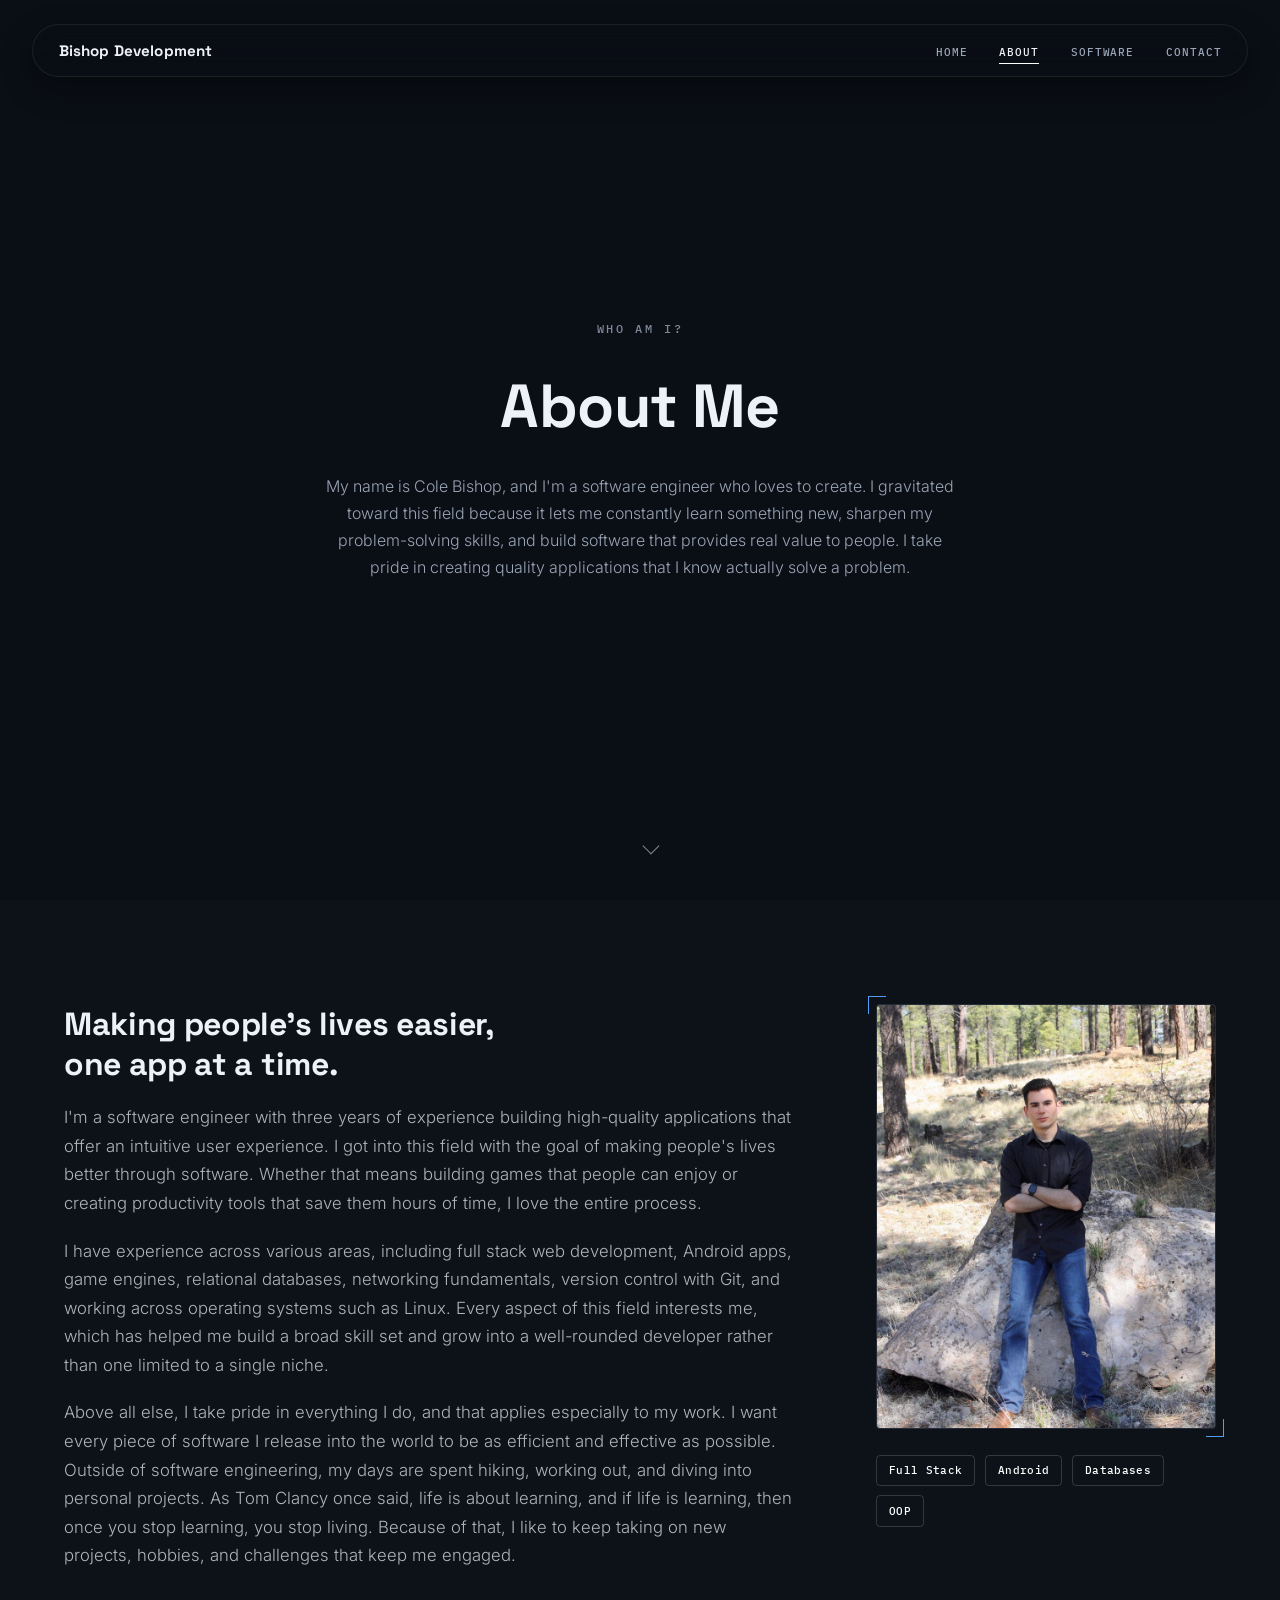
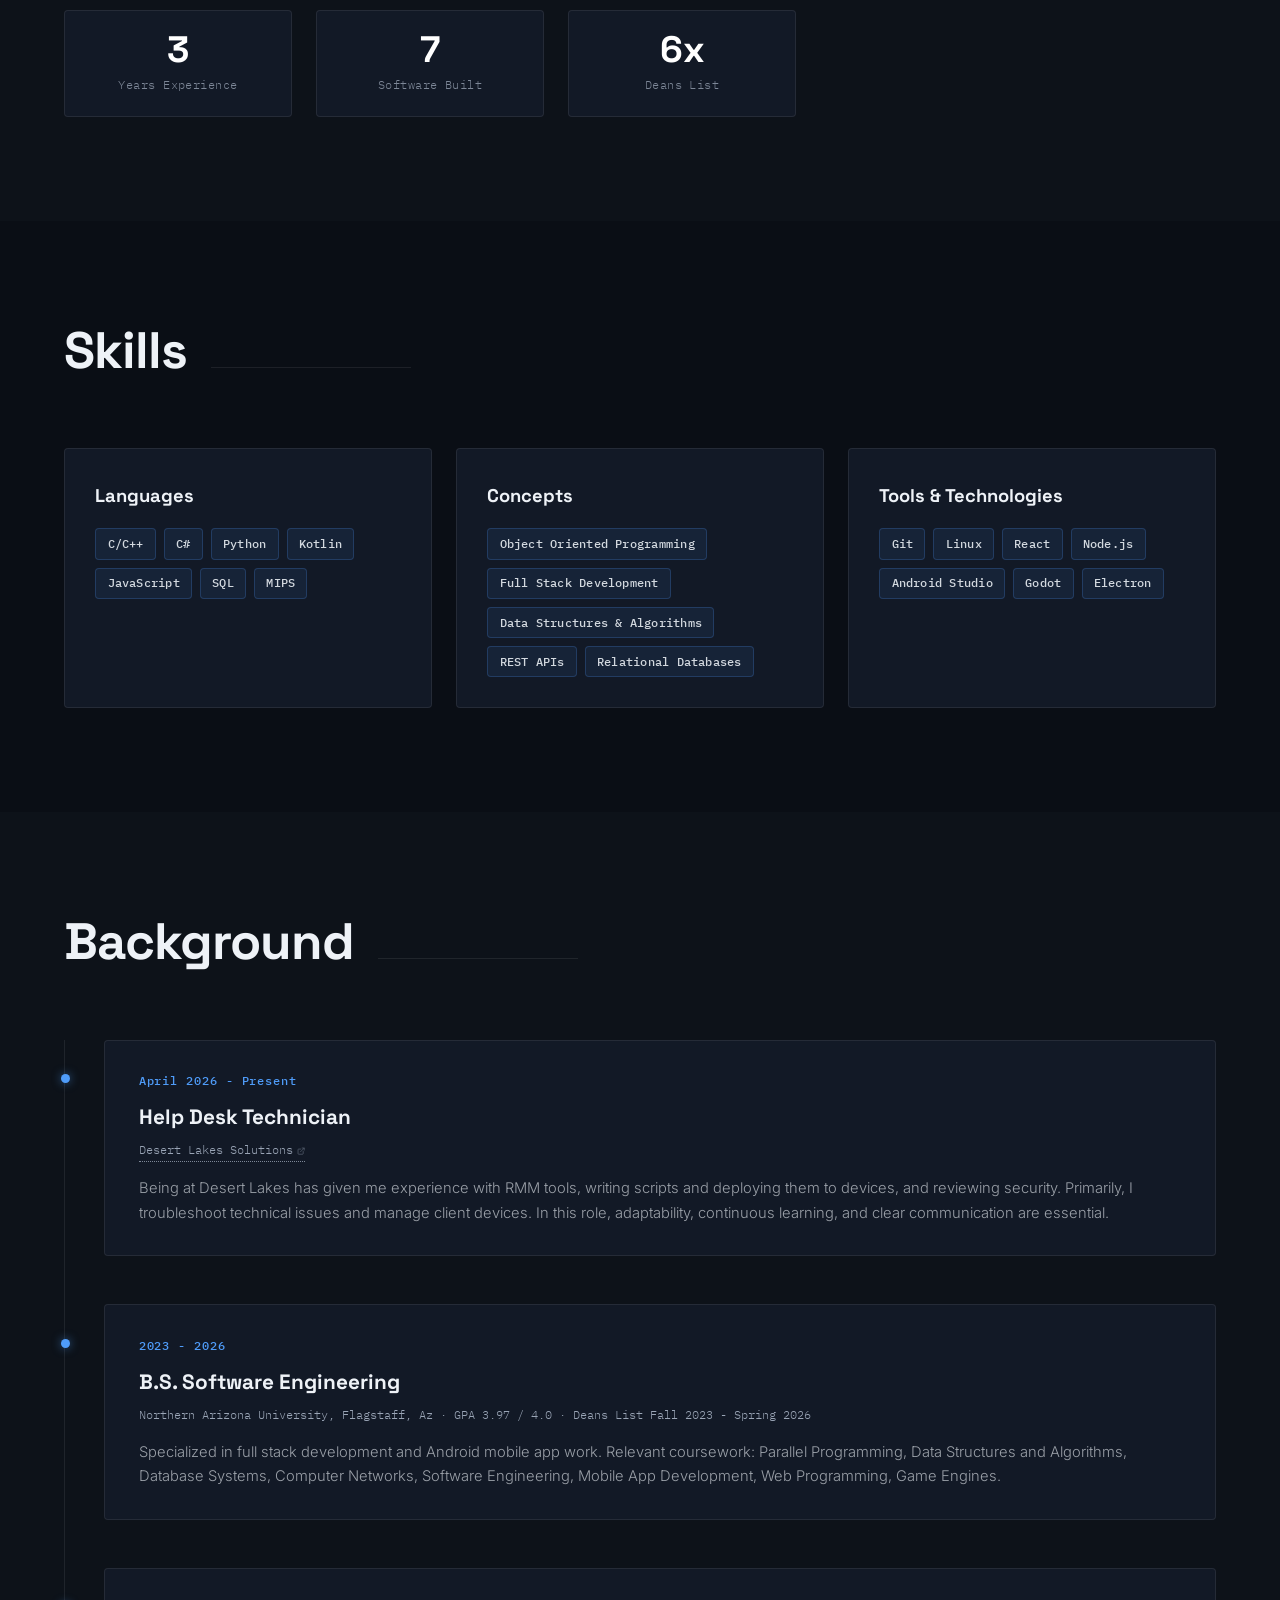
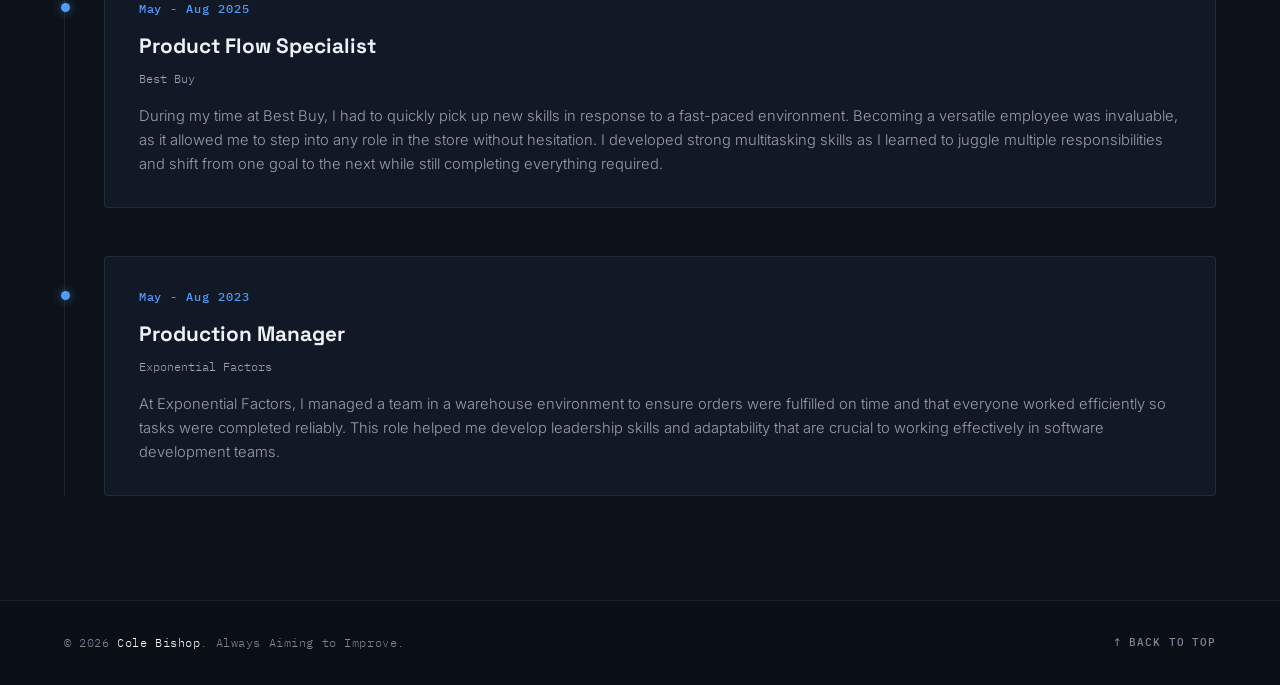
==== commit fa680262: "Tooltip and resource updates Some tooltips and metadata has been updated to be more accurate  Some i" ====
--- a/about.html
+++ b/about.html
@@ -4,6 +4,8 @@
 <meta charset="UTF-8" />
 <meta name="viewport" content="width=device-width, initial-scale=1.0" />
 <title>Bishop Development</title>
+<link rel="preconnect" href="https://fonts.googleapis.com" />
+<link rel="preconnect" href="https://fonts.gstatic.com" crossorigin />
 <link href="https://fonts.googleapis.com/css2?family=Space+Grotesk:wght@500;600;700&family=Inter:wght@300;400;500;600&family=IBM+Plex+Mono:wght@400;500;600&display=swap" rel="stylesheet" />
 <link rel="stylesheet" href="styles.css" />
 <link rel="icon" href="favicon.ico" sizes="any" />
@@ -51,7 +53,7 @@
     <div class="about-photo-wrapper reveal">
       <div class="about-photo">
         <div class="photo-frame bracket-frame" style="padding: 0;">
-          <img src="images/Headshot.JPEG" alt="Your Name" style="width: 100%; height: 100%; object-fit: cover; display: block;" />
+          <img src="images/Headshot.JPEG" alt="Cole Bishop" style="width: 100%; height: 100%; object-fit: cover; display: block;" />
         </div>
       </div>
       <div class="about-tags">
